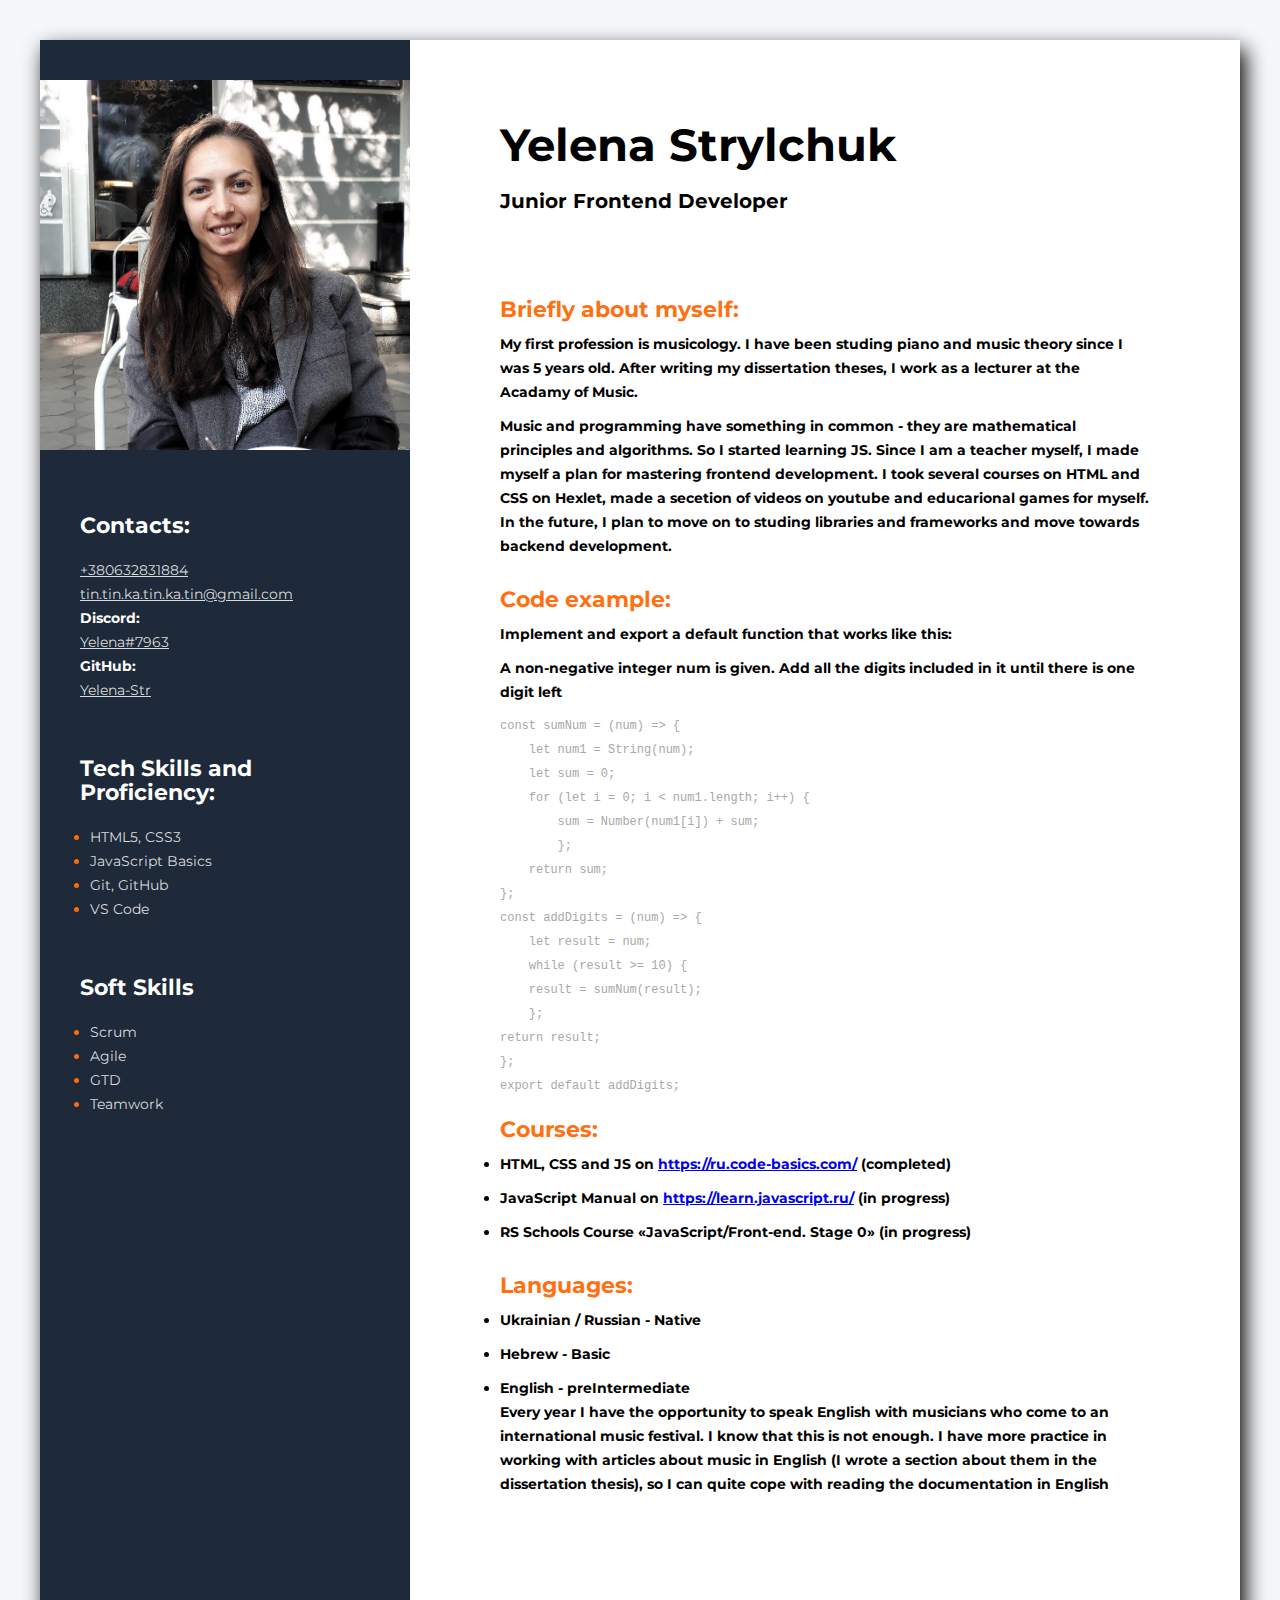
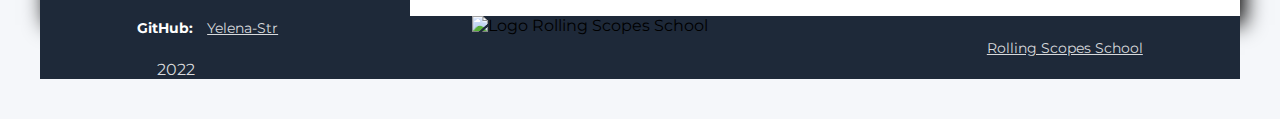
==== index.html @ a233281b "CV ready" ====
<!DOCTYPE html>
<html lang="en">
    <head>
        <meta charset="UTF-8">
        <meta name="viewport" content="width=device-width, initial-scale=1.0">
        <title>My CV</title>
            <link rel="stylesheet" href="./style.css">
            <link rel="icon" href="assets/favicon.ico">
            <link href="https://fonts.googleapis.com/css2?family=Montserrat:wght@400;700&display=swap" rel="stylesheet">
            <link rel="stylesheet" type="text/css" href="theme.css">
            <link rel="stylesheet" type="text/css" href="print.css" media="print">
    </head>
<main>
    
    <div class="wrapper">
       <aside class="sidebar">
           <img src="./greyPhoto.jpg" alt="My photo on Sadova street" class="my-photo">
           
            
            <nav class="contacts-container">
                <h3 class="contacts-title">Contacts:</h3>
                <div> 
                    <a class="contacts-link" href="tel:+380632831884">+380632831884</a>
                </div>
                <div>                 
                    <div><a class="contacts-link" href="mailto:tin.tin.ka.tin.ka.tin@gmail.com">tin.tin.ka.tin.ka.tin@gmail.com</a></div>
                </div>
                <div>
                    <span class="contacts-type">Discord:</span>                  
                    <div><a class="contacts-link" href="https://discord.com/channels/516715744646660106/917120666782801991">Yelena#7963</a></div>
                </div>
                <div>
                    <span class="contacts-type">GitHub:</span>                  
                    <div><a class="contacts-link" href="https://github.com/Yelena-Str">Yelena-Str</a></div>
                </div>
            </nav>

            <div class="tech-skills-container">
                <h3 class="tech-skills-title">Tech Skills and Proficiency:</h3>
                <ul>
                    <li class="tech-skills-item"><span class="tech-skills-text">HTML5, CSS3</span></li>
                    <li class="tech-skills-item"><span class="tech-skills-text">JavaScript Basics</span></li>
                    <li class="tech-skills-item"><span class="tech-skills-text">Git, GitHub</span></li>
                    <li class="tech-skills-item"><span class="tech-skills-text">VS Code</span></li>
                   
                </ul>
            </div>

            <div class="tech-skills-container">
                <h3 class="tech-skills-title">Soft Skills</h3>
                <ul>
                    <li class="tech-skills-item"><span class="tech-skills-text">Scrum</span></li>
                    <li class="tech-skills-item"><span class="tech-skills-text">Agile</span></li>
                    <li class="tech-skills-item"><span class="tech-skills-text">GTD</span></li>
                    <li class="tech-skills-item"><span class="tech-skills-text">Teamwork</span></li>
                </ul>
            </div>  
       </aside>
   
        <div class="about-me-container">
            
            <div class="info-container">
                <h1 class="name">Yelena Strylchuk</h1>
                <h2 class="profession">Junior Frontend Developer</h2>     
            </div>
            
            <div>
                <h3 class="projects-title">Briefly about myself:</h3>
                
                <p class="musicology">My first profession is musicology. I have been studing piano and music theory since I was 5 years old. After writing my dissertation theses, I work as a lecturer at the Acadamy of Music.</p>
                <p class="musicology">Music and programming have something in common - they are mathematical principles and algorithms. So I started learning JS. Since I am a teacher myself, I made myself a plan for mastering frontend development. I took several courses on HTML and CSS on Hexlet, made a secetion of videos on youtube and educarional games for myself. In the future, I plan to move on to studing libraries and frameworks and move towards backend development.</p>
                
            </div>

            <div>
                <h3 class="projects-title">Code example:</h3>
                <p class="musicology">Implement and export a default function that works like this:</p>
                <p class="musicology">A non-negative integer num is given. Add all the digits included in it until there is one digit left</p>
                <pre class="prof-time">
const sumNum = (num) => {
    let num1 = String(num);
    let sum = 0;
    for (let i = 0; i < num1.length; i++) {
        sum = Number(num1[i]) + sum;
        };
    return sum;
};
const addDigits = (num) => {
    let result = num;
    while (result >= 10) {
    result = sumNum(result);
    };
return result;
};
export default addDigits;</pre>
            </div>
  
                <div>
                    <h3 class="projects-title">Courses:</h3>
                    <ul>
                        <li class="musicology">HTML, CSS and JS on <a href="https://ru.code-basics.com">https://ru.code-basics.com/</a> (completed)</li>
                        <li class="musicology">JavaScript Manual on <a href="https://learn.javascript.ru/">https://learn.javascript.ru/</a> (in progress)</li>
                        <li class="musicology">RS Schools Course «JavaScript/Front-end. Stage 0» (in progress)</li>
                    </ul>
                                      
                </div>

                <div>
                    <h3 class="projects-title">Languages:</h3>
                    <ul>
                        <li class="musicology">Ukrainian / Russian - Native</li>
                        <li class="musicology">Hebrew - Basic</li>
                        <li class="musicology">English - preIntermediate<p>Every year I have the opportunity to speak English with musicians who come to an international music festival. I know that this is not enough. I have more practice in working with articles about music in English (I wrote a section about them in the dissertation thesis), so I can quite cope with reading the documentation in English </p></li>
                    </ul>
                                      
                </div>
        </div>
        
    </div>
    <footer class="footer-new">
        <nav>
            <span class="contacts-type">GitHub:</span>  
            <a class="contacts-link" href="https://github.com/Yelena-Str">Yelena-Str</a>
            <p class="twenty">2022</p>
        </nav>

        <img src="https://rs.school/images/rs_school_js.svg" alt="Logo Rolling Scopes School" class="Logo">
        
        <nav class="twenty">
            <a class="contacts-link" href="https://rs.school/js/">Rolling Scopes School</a>  
        </nav>
    
    </footer>
</main>

</html>
---- style.css ----
* {
    padding: 0;
    margin: 0;
    box-sizing: border-box;
}

body {
    background-color: #f5f7fa;
    padding: 40px;
    font-family: Montserrat;
}

.wrapper {
    background-color: #ffffff;
    display: flex;
    max-width: 1440px;
    margin: 0 auto;
    box-shadow: 5px 9px 20px rgba(0, 0, 0,15);
}

.sidebar {
    background-color: #1e2939;
    width: 370px;
    padding-top: 40px;
    padding-bottom: 40px; 
}

.my-photo {
    width: 370px;
}

.about-me-container {
    padding-left: 90px;
    padding-right: 90px;
    padding-top: 60px;
    padding-bottom: 110px;
}

.contacts-container {
    margin-top: 60px;
    margin-left: 40px;
    margin-right: 40px;
}

.contacts-title {
    font-size: 22px;
    font-weight: 700;
    line-height: 24px;
    color: #ffffff;
    margin-bottom: 20px;
}

.contacts-link {
    font-size: 14px;
    font-weight: 400;
    line-height: 24px;
    color: #d8dadd;;
}

.contacts-type {
    font-size: 14px;
    font-weight: 700;
    line-height: 24px;
    color: #ffffff;
    margin-right: 10px;
}

.tech-skills-title {
    font-size: 22px;
    font-weight: 700;
    line-height: 24px;
    color: #ffffff;
    margin-bottom: 20px;
}

.tech-skills-container {
    margin-left: 40px;
    margin-right: 40px;
    margin-bottom: 55px;
    margin-top: 55px;
}

.tech-skills-item {
    font-size: 14px;
    font-weight: 400;
    line-height: 24px;
    margin-left: 10px;
    color: #ff6b08;
}

.tech-skills-text {
    color: #d8dadd;
}

.profession {
    font-size: 20px;
    font-weight: 700;
    line-height: 24px;
    margin-bottom: 23px;
}

.name {
    font-size: 45px;
    font-weight: 700;
    line-height: 89px;
}

.description {
    font-size: 14px;
    font-weight: 400;
    line-height: 24px;
    margin-bottom: 24px;
}

.info-container {
    margin-bottom: 65px;
}

.projects-title {
    font-size: 22px;
    font-weight: 700;
    line-height: 24px;
    margin-bottom: 10px;
    padding-top: 20px;
    color: #ff7011;
}

.projets-link {
    font-size: 14px;
    font-weight: 400;
    line-height: 24px;
    color: #595959;
}

.projects-item {
    margin-left: 17px;
    list-style-position: inside;
}

.projects-container {
    margin-bottom: 55px;
}

.profession-title {
    font-size: 16px;
    font-weight: 700;
    line-height: 24px;
    margin-top: 10px;
    margin-bottom: 15px;
}

.prof-time {
    color: #a8a8a8;
    font-size: 12px;
    font-weight: 400;
    line-height: 24px;
}

.prof-devider {
    color: #000;
}

.prof-duties {
    margin-top: 15px;
    margin-bottom: 30px;
    margin-left: 17px;
    font-size: 14px;
    font-weight: 400;
    line-height: 24px;
    color: #595959;
}

.musicology {
    font-size: 14px;
    font-weight: 700;
    line-height: 24px;
    margin-bottom: 10px;
    margin-top: 10px;
}

.footer-new {
    max-width: 1440px;
    display: flex;
    justify-content: space-around;
    background-color: #1e2939;
}

.Logo {
   width: 300px;

}

.twenty {
    margin-top: 20px;
    margin-left: 20px;
    color: #d8dadd;

}
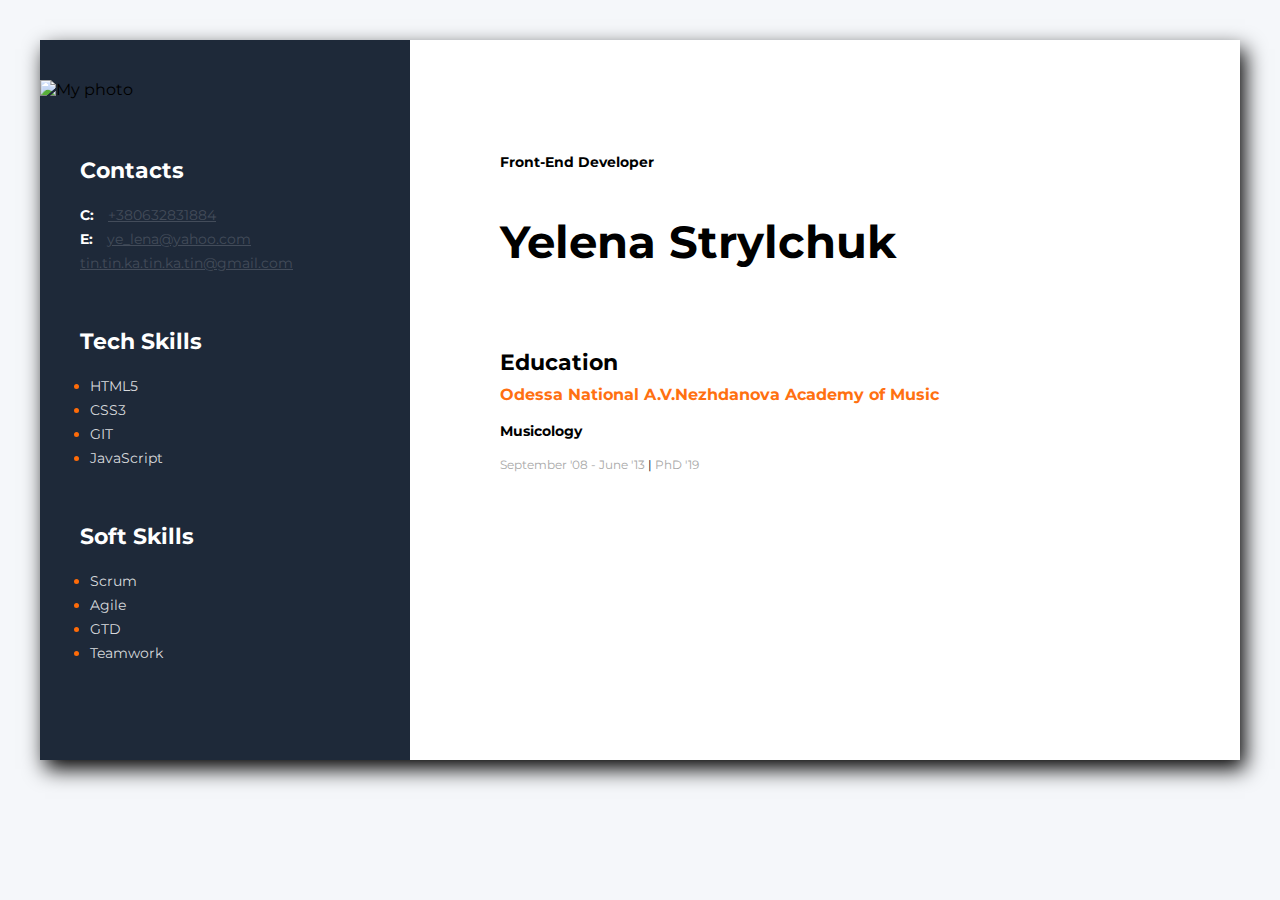
==== commit d5a3ef50: "Merge pull request #6 from Yelena-Str/rsschool-cv-html" ====
--- a/index.html
+++ b/index.html
@@ -1,51 +1,47 @@
 <!DOCTYPE html>
 <html lang="en">
-    <head>
-        <meta charset="UTF-8">
-        <meta name="viewport" content="width=device-width, initial-scale=1.0">
-        <title>My CV</title>
-            <link rel="stylesheet" href="./style.css">
-            <link rel="icon" href="assets/favicon.ico">
-            <link href="https://fonts.googleapis.com/css2?family=Montserrat:wght@400;700&display=swap" rel="stylesheet">
-            <link rel="stylesheet" type="text/css" href="theme.css">
-            <link rel="stylesheet" type="text/css" href="print.css" media="print">
-    </head>
-<main>
-    
+<head>
+    <meta charset="UTF-8">
+    <meta name="viewport" content="width=device-width, initial-scale=1.0">
+    <title>My resume</title>
+    <link rel="stylesheet" href="/style.css">
+    <link href="https://fonts.googleapis.com/css2?family=Montserrat:wght@400;700&display=swap" rel="stylesheet">
+    <link rel="stylesheet" type="text/css" href="theme.css">
+    <link rel="stylesheet" type="text/css" href="print.css" media="print">
+</head>
+<body>
+    <! --- main container --->
     <div class="wrapper">
        <aside class="sidebar">
-           <img src="./greyPhoto.jpg" alt="My photo on Sadova street" class="my-photo">
+           <img src="./img/photo.jpg" alt="My photo" class="my-photo">
            
-            
-            <nav class="contacts-container">
-                <h3 class="contacts-title">Contacts:</h3>
-                <div> 
+            <!---Contacts container-->
+            <div class="contacts-container">
+                <h3 class="contacts-title">Contacts</h3>
+                <div>
+                    <span class="contacts-type">C:</span> 
                     <a class="contacts-link" href="tel:+380632831884">+380632831884</a>
                 </div>
-                <div>                 
+                <div>
+                    <span class="contacts-type">E:</span>
+                    <a class="contacts-link" href="mailto:ye_lena@yahoo.com">ye_lena@yahoo.com</a>
                     <div><a class="contacts-link" href="mailto:tin.tin.ka.tin.ka.tin@gmail.com">tin.tin.ka.tin.ka.tin@gmail.com</a></div>
                 </div>
-                <div>
-                    <span class="contacts-type">Discord:</span>                  
-                    <div><a class="contacts-link" href="https://discord.com/channels/516715744646660106/917120666782801991">Yelena#7963</a></div>
-                </div>
-                <div>
-                    <span class="contacts-type">GitHub:</span>                  
-                    <div><a class="contacts-link" href="https://github.com/Yelena-Str">Yelena-Str</a></div>
-                </div>
-            </nav>
+            </div>
 
+            <!---Tech Skills container--->
             <div class="tech-skills-container">
-                <h3 class="tech-skills-title">Tech Skills and Proficiency:</h3>
+                <h3 class="tech-skills-title">Tech Skills</h3>
                 <ul>
-                    <li class="tech-skills-item"><span class="tech-skills-text">HTML5, CSS3</span></li>
-                    <li class="tech-skills-item"><span class="tech-skills-text">JavaScript Basics</span></li>
-                    <li class="tech-skills-item"><span class="tech-skills-text">Git, GitHub</span></li>
-                    <li class="tech-skills-item"><span class="tech-skills-text">VS Code</span></li>
+                    <li class="tech-skills-item"><span class="tech-skills-text">HTML5</span></li>
+                    <li class="tech-skills-item"><span class="tech-skills-text">CSS3</span></li>
+                    <li class="tech-skills-item"><span class="tech-skills-text">GIT</span></li>
+                    <li class="tech-skills-item"><span class="tech-skills-text">JavaScript</span></li>
                    
                 </ul>
             </div>
 
+            <!---Soft Skills container--->
             <div class="tech-skills-container">
                 <h3 class="tech-skills-title">Soft Skills</h3>
                 <ul>
@@ -56,81 +52,25 @@
                 </ul>
             </div>  
        </aside>
-   
+
+        <! --- about me container --- >
         <div class="about-me-container">
-            
+            <!---about me main info--->
             <div class="info-container">
+                <h2 class="profession">Front-End Developer</h2>
                 <h1 class="name">Yelena Strylchuk</h1>
-                <h2 class="profession">Junior Frontend Developer</h2>     
+        </div>  
+
+          
+                <!---Education-->
+                <div>
+                    <h3 class="projects-title">Education</h3>
+                    <h4 class="company">Odessa National A.V.Nezhdanova Academy of Music</h4>
+                    <p class="musicology">Musicology</p>
+                    <p class="prof-time">September '08 - June '13 <span class="prof-devider">|</span> PhD '19</p>
+                </div>
             </div>
-            
-            <div>
-                <h3 class="projects-title">Briefly about myself:</h3>
-                
-                <p class="musicology">My first profession is musicology. I have been studing piano and music theory since I was 5 years old. After writing my dissertation theses, I work as a lecturer at the Acadamy of Music.</p>
-                <p class="musicology">Music and programming have something in common - they are mathematical principles and algorithms. So I started learning JS. Since I am a teacher myself, I made myself a plan for mastering frontend development. I took several courses on HTML and CSS on Hexlet, made a secetion of videos on youtube and educarional games for myself. In the future, I plan to move on to studing libraries and frameworks and move towards backend development.</p>
-                
-            </div>
-
-            <div>
-                <h3 class="projects-title">Code example:</h3>
-                <p class="musicology">Implement and export a default function that works like this:</p>
-                <p class="musicology">A non-negative integer num is given. Add all the digits included in it until there is one digit left</p>
-                <pre class="prof-time">
-const sumNum = (num) => {
-    let num1 = String(num);
-    let sum = 0;
-    for (let i = 0; i < num1.length; i++) {
-        sum = Number(num1[i]) + sum;
-        };
-    return sum;
-};
-const addDigits = (num) => {
-    let result = num;
-    while (result >= 10) {
-    result = sumNum(result);
-    };
-return result;
-};
-export default addDigits;</pre>
-            </div>
-  
-                <div>
-                    <h3 class="projects-title">Courses:</h3>
-                    <ul>
-                        <li class="musicology">HTML, CSS and JS on <a href="https://ru.code-basics.com">https://ru.code-basics.com/</a> (completed)</li>
-                        <li class="musicology">JavaScript Manual on <a href="https://learn.javascript.ru/">https://learn.javascript.ru/</a> (in progress)</li>
-                        <li class="musicology">RS Schools Course «JavaScript/Front-end. Stage 0» (in progress)</li>
-                    </ul>
-                                      
-                </div>
-
-                <div>
-                    <h3 class="projects-title">Languages:</h3>
-                    <ul>
-                        <li class="musicology">Ukrainian / Russian - Native</li>
-                        <li class="musicology">Hebrew - Basic</li>
-                        <li class="musicology">English - preIntermediate<p>Every year I have the opportunity to speak English with musicians who come to an international music festival. I know that this is not enough. I have more practice in working with articles about music in English (I wrote a section about them in the dissertation thesis), so I can quite cope with reading the documentation in English </p></li>
-                    </ul>
-                                      
-                </div>
         </div>
-        
     </div>
-    <footer class="footer-new">
-        <nav>
-            <span class="contacts-type">GitHub:</span>  
-            <a class="contacts-link" href="https://github.com/Yelena-Str">Yelena-Str</a>
-            <p class="twenty">2022</p>
-        </nav>
-
-        <img src="https://rs.school/images/rs_school_js.svg" alt="Logo Rolling Scopes School" class="Logo">
-        
-        <nav class="twenty">
-            <a class="contacts-link" href="https://rs.school/js/">Rolling Scopes School</a>  
-        </nav>
-    
-    </footer>
-</main>
-
+</body>
 </html>--- a/style.css
+++ b/style.css
@@ -13,7 +13,7 @@
 .wrapper {
     background-color: #ffffff;
     display: flex;
-    max-width: 1440px;
+    max-width: 1200px;
     margin: 0 auto;
     box-shadow: 5px 9px 20px rgba(0, 0, 0,15);
 }
@@ -32,7 +32,7 @@
 .about-me-container {
     padding-left: 90px;
     padding-right: 90px;
-    padding-top: 60px;
+    padding-top: 110px;
     padding-bottom: 110px;
 }
 
@@ -54,7 +54,7 @@
     font-size: 14px;
     font-weight: 400;
     line-height: 24px;
-    color: #d8dadd;;
+    color: #434c5a;
 }
 
 .contacts-type {
@@ -93,7 +93,7 @@
 }
 
 .profession {
-    font-size: 20px;
+    font-size: 14px;
     font-weight: 700;
     line-height: 24px;
     margin-bottom: 23px;
@@ -121,8 +121,6 @@
     font-weight: 700;
     line-height: 24px;
     margin-bottom: 10px;
-    padding-top: 20px;
-    color: #ff7011;
 }
 
 .projets-link {
@@ -147,6 +145,10 @@
     line-height: 24px;
     margin-top: 10px;
     margin-bottom: 15px;
+}
+
+.company {
+    color: #ff7011;
 }
 
 .prof-time {
@@ -175,24 +177,5 @@
     font-weight: 700;
     line-height: 24px;
     margin-bottom: 10px;
-    margin-top: 10px;
-}
-
-.footer-new {
-    max-width: 1440px;
-    display: flex;
-    justify-content: space-around;
-    background-color: #1e2939;
-}
-
-.Logo {
-   width: 300px;
-
-}
-
-.twenty {
-    margin-top: 20px;
-    margin-left: 20px;
-    color: #d8dadd;
-
+    margin-top: 15px;
 }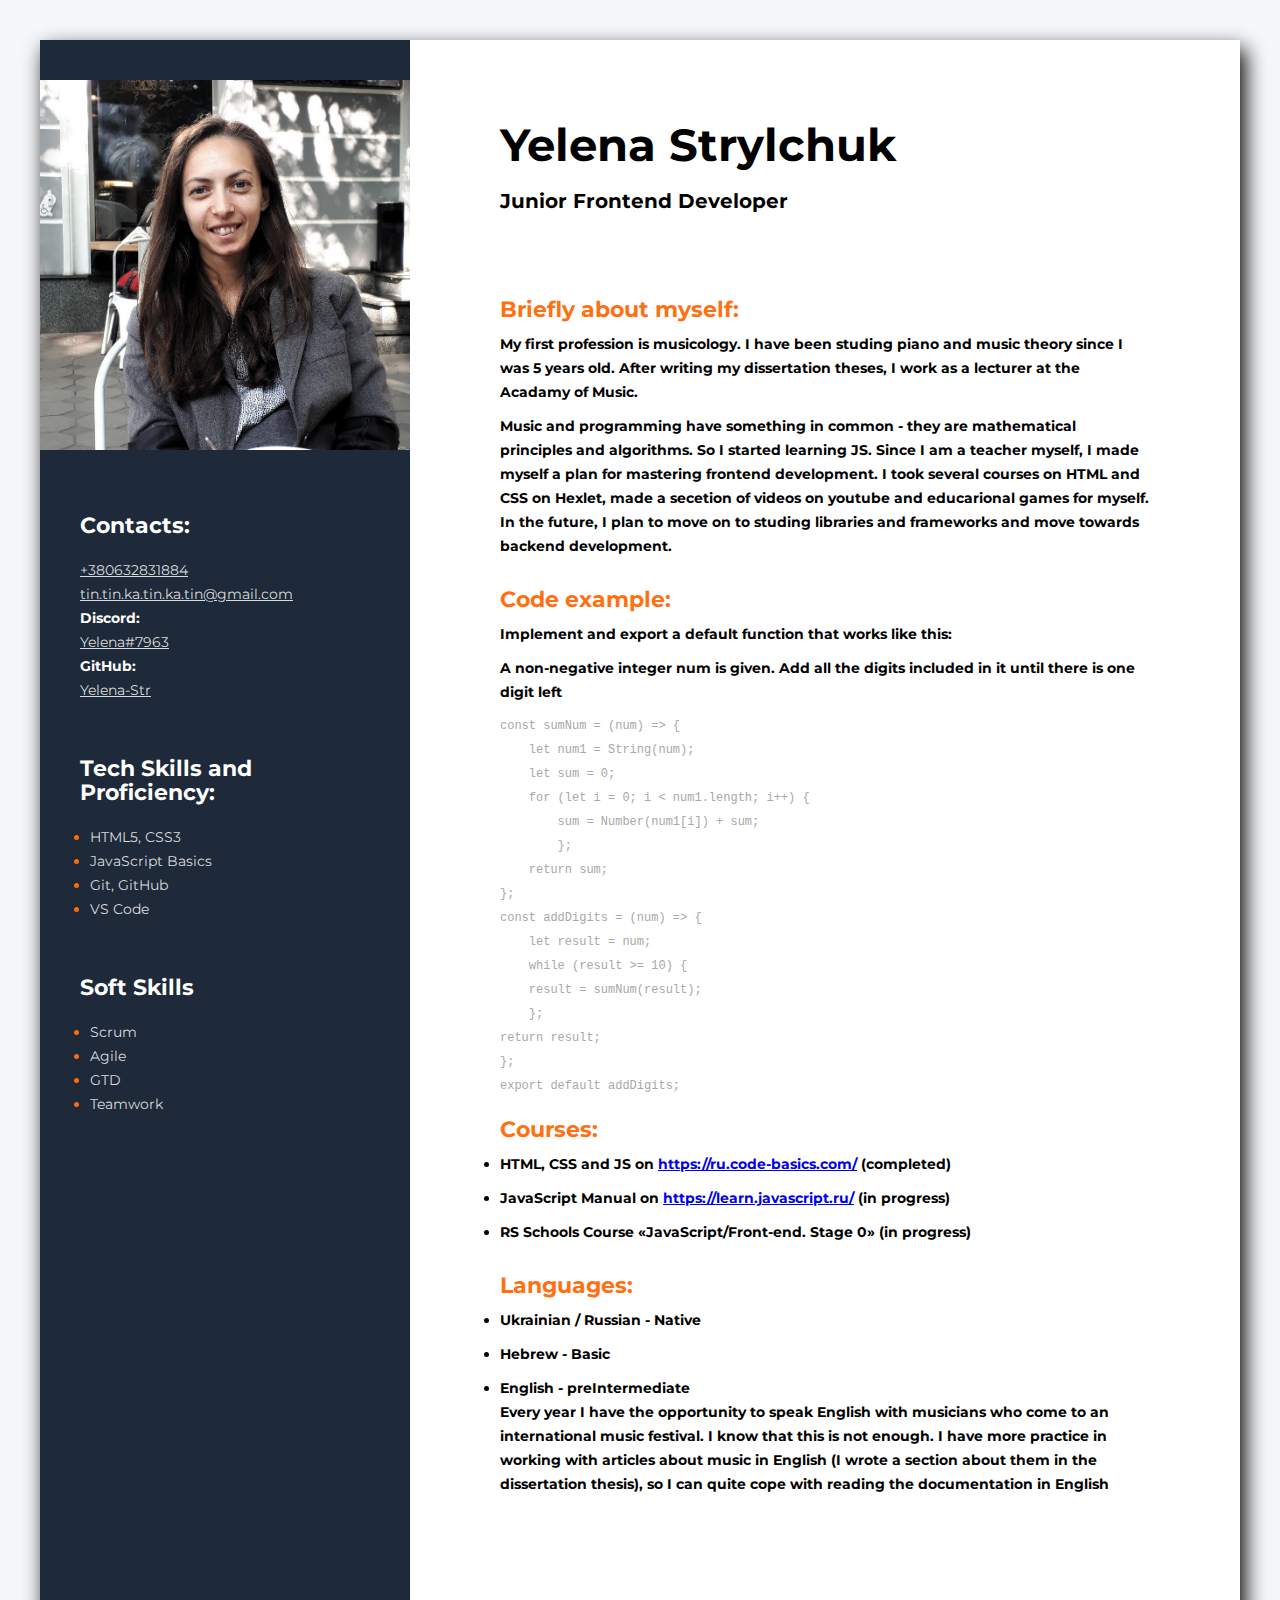
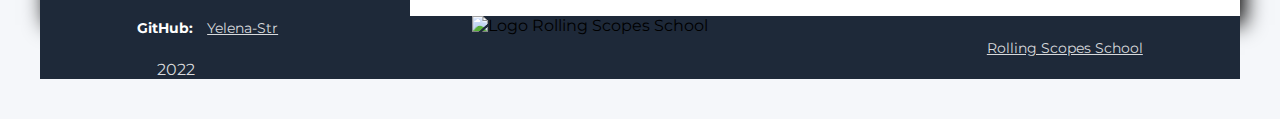
==== commit dec778ef: "Merge pull request #7 from Yelena-Str:rsschool-cv-html" ====
--- a/index.html
+++ b/index.html
@@ -1,47 +1,51 @@
 <!DOCTYPE html>
 <html lang="en">
-<head>
-    <meta charset="UTF-8">
-    <meta name="viewport" content="width=device-width, initial-scale=1.0">
-    <title>My resume</title>
-    <link rel="stylesheet" href="/style.css">
-    <link href="https://fonts.googleapis.com/css2?family=Montserrat:wght@400;700&display=swap" rel="stylesheet">
-    <link rel="stylesheet" type="text/css" href="theme.css">
-    <link rel="stylesheet" type="text/css" href="print.css" media="print">
-</head>
-<body>
-    <! --- main container --->
+    <head>
+        <meta charset="UTF-8">
+        <meta name="viewport" content="width=device-width, initial-scale=1.0">
+        <title>My CV</title>
+            <link rel="stylesheet" href="./style.css">
+            <link rel="icon" href="assets/favicon.ico">
+            <link href="https://fonts.googleapis.com/css2?family=Montserrat:wght@400;700&display=swap" rel="stylesheet">
+            <link rel="stylesheet" type="text/css" href="theme.css">
+            <link rel="stylesheet" type="text/css" href="print.css" media="print">
+    </head>
+<main>
+    
     <div class="wrapper">
        <aside class="sidebar">
-           <img src="./img/photo.jpg" alt="My photo" class="my-photo">
+           <img src="./greyPhoto.jpg" alt="My photo on Sadova street" class="my-photo">
            
-            <!---Contacts container-->
-            <div class="contacts-container">
-                <h3 class="contacts-title">Contacts</h3>
-                <div>
-                    <span class="contacts-type">C:</span> 
+            
+            <nav class="contacts-container">
+                <h3 class="contacts-title">Contacts:</h3>
+                <div> 
                     <a class="contacts-link" href="tel:+380632831884">+380632831884</a>
                 </div>
-                <div>
-                    <span class="contacts-type">E:</span>
-                    <a class="contacts-link" href="mailto:ye_lena@yahoo.com">ye_lena@yahoo.com</a>
+                <div>                 
                     <div><a class="contacts-link" href="mailto:tin.tin.ka.tin.ka.tin@gmail.com">tin.tin.ka.tin.ka.tin@gmail.com</a></div>
                 </div>
-            </div>
+                <div>
+                    <span class="contacts-type">Discord:</span>                  
+                    <div><a class="contacts-link" href="https://discord.com/channels/516715744646660106/917120666782801991">Yelena#7963</a></div>
+                </div>
+                <div>
+                    <span class="contacts-type">GitHub:</span>                  
+                    <div><a class="contacts-link" href="https://github.com/Yelena-Str">Yelena-Str</a></div>
+                </div>
+            </nav>
 
-            <!---Tech Skills container--->
             <div class="tech-skills-container">
-                <h3 class="tech-skills-title">Tech Skills</h3>
+                <h3 class="tech-skills-title">Tech Skills and Proficiency:</h3>
                 <ul>
-                    <li class="tech-skills-item"><span class="tech-skills-text">HTML5</span></li>
-                    <li class="tech-skills-item"><span class="tech-skills-text">CSS3</span></li>
-                    <li class="tech-skills-item"><span class="tech-skills-text">GIT</span></li>
-                    <li class="tech-skills-item"><span class="tech-skills-text">JavaScript</span></li>
+                    <li class="tech-skills-item"><span class="tech-skills-text">HTML5, CSS3</span></li>
+                    <li class="tech-skills-item"><span class="tech-skills-text">JavaScript Basics</span></li>
+                    <li class="tech-skills-item"><span class="tech-skills-text">Git, GitHub</span></li>
+                    <li class="tech-skills-item"><span class="tech-skills-text">VS Code</span></li>
                    
                 </ul>
             </div>
 
-            <!---Soft Skills container--->
             <div class="tech-skills-container">
                 <h3 class="tech-skills-title">Soft Skills</h3>
                 <ul>
@@ -52,25 +56,81 @@
                 </ul>
             </div>  
        </aside>
+   
+        <div class="about-me-container">
+            
+            <div class="info-container">
+                <h1 class="name">Yelena Strylchuk</h1>
+                <h2 class="profession">Junior Frontend Developer</h2>     
+            </div>
+            
+            <div>
+                <h3 class="projects-title">Briefly about myself:</h3>
+                
+                <p class="musicology">My first profession is musicology. I have been studing piano and music theory since I was 5 years old. After writing my dissertation theses, I work as a lecturer at the Acadamy of Music.</p>
+                <p class="musicology">Music and programming have something in common - they are mathematical principles and algorithms. So I started learning JS. Since I am a teacher myself, I made myself a plan for mastering frontend development. I took several courses on HTML and CSS on Hexlet, made a secetion of videos on youtube and educarional games for myself. In the future, I plan to move on to studing libraries and frameworks and move towards backend development.</p>
+                
+            </div>
 
-        <! --- about me container --- >
-        <div class="about-me-container">
-            <!---about me main info--->
-            <div class="info-container">
-                <h2 class="profession">Front-End Developer</h2>
-                <h1 class="name">Yelena Strylchuk</h1>
-        </div>  
+            <div>
+                <h3 class="projects-title">Code example:</h3>
+                <p class="musicology">Implement and export a default function that works like this:</p>
+                <p class="musicology">A non-negative integer num is given. Add all the digits included in it until there is one digit left</p>
+                <pre class="prof-time">
+const sumNum = (num) => {
+    let num1 = String(num);
+    let sum = 0;
+    for (let i = 0; i < num1.length; i++) {
+        sum = Number(num1[i]) + sum;
+        };
+    return sum;
+};
+const addDigits = (num) => {
+    let result = num;
+    while (result >= 10) {
+    result = sumNum(result);
+    };
+return result;
+};
+export default addDigits;</pre>
+            </div>
+  
+                <div>
+                    <h3 class="projects-title">Courses:</h3>
+                    <ul>
+                        <li class="musicology">HTML, CSS and JS on <a href="https://ru.code-basics.com">https://ru.code-basics.com/</a> (completed)</li>
+                        <li class="musicology">JavaScript Manual on <a href="https://learn.javascript.ru/">https://learn.javascript.ru/</a> (in progress)</li>
+                        <li class="musicology">RS Schools Course «JavaScript/Front-end. Stage 0» (in progress)</li>
+                    </ul>
+                                      
+                </div>
 
-          
-                <!---Education-->
                 <div>
-                    <h3 class="projects-title">Education</h3>
-                    <h4 class="company">Odessa National A.V.Nezhdanova Academy of Music</h4>
-                    <p class="musicology">Musicology</p>
-                    <p class="prof-time">September '08 - June '13 <span class="prof-devider">|</span> PhD '19</p>
+                    <h3 class="projects-title">Languages:</h3>
+                    <ul>
+                        <li class="musicology">Ukrainian / Russian - Native</li>
+                        <li class="musicology">Hebrew - Basic</li>
+                        <li class="musicology">English - preIntermediate<p>Every year I have the opportunity to speak English with musicians who come to an international music festival. I know that this is not enough. I have more practice in working with articles about music in English (I wrote a section about them in the dissertation thesis), so I can quite cope with reading the documentation in English </p></li>
+                    </ul>
+                                      
                 </div>
-            </div>
         </div>
+        
     </div>
-</body>
+    <footer class="footer-new">
+        <nav>
+            <span class="contacts-type">GitHub:</span>  
+            <a class="contacts-link" href="https://github.com/Yelena-Str">Yelena-Str</a>
+            <p class="twenty">2022</p>
+        </nav>
+
+        <img src="https://rs.school/images/rs_school_js.svg" alt="Logo Rolling Scopes School" class="Logo">
+        
+        <nav class="twenty">
+            <a class="contacts-link" href="https://rs.school/js/">Rolling Scopes School</a>  
+        </nav>
+    
+    </footer>
+</main>
+
 </html>--- a/style.css
+++ b/style.css
@@ -13,7 +13,7 @@
 .wrapper {
     background-color: #ffffff;
     display: flex;
-    max-width: 1200px;
+    max-width: 1440px;
     margin: 0 auto;
     box-shadow: 5px 9px 20px rgba(0, 0, 0,15);
 }
@@ -32,7 +32,7 @@
 .about-me-container {
     padding-left: 90px;
     padding-right: 90px;
-    padding-top: 110px;
+    padding-top: 60px;
     padding-bottom: 110px;
 }
 
@@ -54,7 +54,7 @@
     font-size: 14px;
     font-weight: 400;
     line-height: 24px;
-    color: #434c5a;
+    color: #d8dadd;;
 }
 
 .contacts-type {
@@ -93,7 +93,7 @@
 }
 
 .profession {
-    font-size: 14px;
+    font-size: 20px;
     font-weight: 700;
     line-height: 24px;
     margin-bottom: 23px;
@@ -121,6 +121,8 @@
     font-weight: 700;
     line-height: 24px;
     margin-bottom: 10px;
+    padding-top: 20px;
+    color: #ff7011;
 }
 
 .projets-link {
@@ -145,10 +147,6 @@
     line-height: 24px;
     margin-top: 10px;
     margin-bottom: 15px;
-}
-
-.company {
-    color: #ff7011;
 }
 
 .prof-time {
@@ -177,5 +175,24 @@
     font-weight: 700;
     line-height: 24px;
     margin-bottom: 10px;
-    margin-top: 15px;
+    margin-top: 10px;
+}
+
+.footer-new {
+    max-width: 1440px;
+    display: flex;
+    justify-content: space-around;
+    background-color: #1e2939;
+}
+
+.Logo {
+   width: 300px;
+
+}
+
+.twenty {
+    margin-top: 20px;
+    margin-left: 20px;
+    color: #d8dadd;
+
 }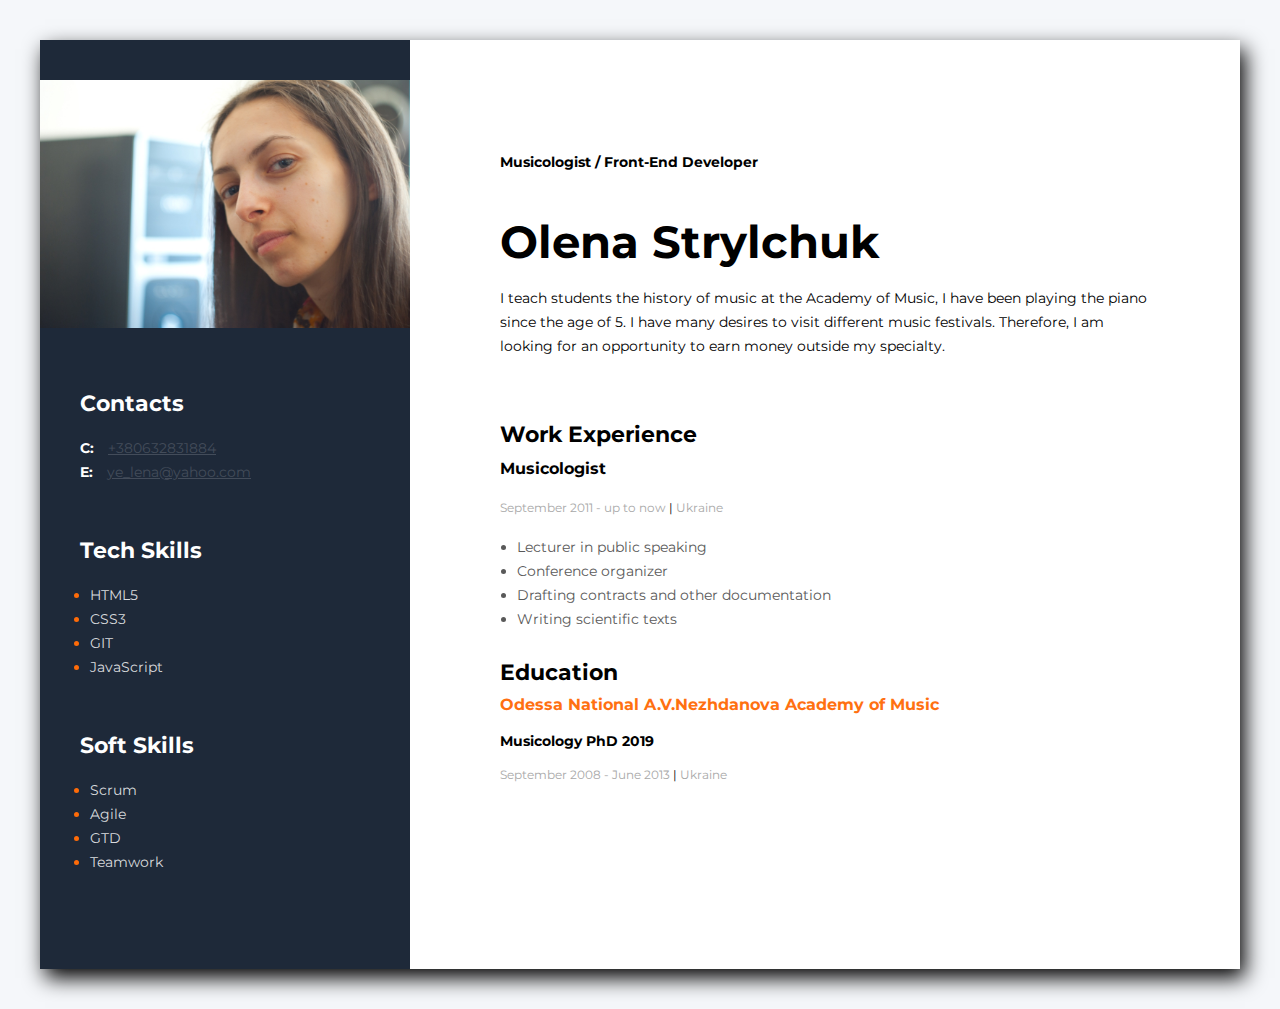
==== commit 6c8978f0: "new-ol-cv" ====
--- a/index.html
+++ b/index.html
@@ -1,51 +1,45 @@
 <!DOCTYPE html>
 <html lang="en">
-    <head>
-        <meta charset="UTF-8">
-        <meta name="viewport" content="width=device-width, initial-scale=1.0">
-        <title>My CV</title>
-            <link rel="stylesheet" href="./style.css">
-            <link rel="icon" href="assets/favicon.ico">
-            <link href="https://fonts.googleapis.com/css2?family=Montserrat:wght@400;700&display=swap" rel="stylesheet">
-            <link rel="stylesheet" type="text/css" href="theme.css">
-            <link rel="stylesheet" type="text/css" href="print.css" media="print">
-    </head>
-<main>
+<head>
+    <meta charset="UTF-8">
+    <meta name="viewport" content="width=device-width, initial-scale=1.0">
+    <title>My resume</title>
+    <link rel="stylesheet" href="style.css">
+    <link href="https://fonts.googleapis.com/css2?family=Montserrat:wght@400;700&display=swap" rel="stylesheet">
+</head>
+<body>
     
     <div class="wrapper">
        <aside class="sidebar">
-           <img src="./greyPhoto.jpg" alt="My photo on Sadova street" class="my-photo">
+           <img src="DSC_0777.jpg" alt="My photo" class="my-photo">
            
-            
-            <nav class="contacts-container">
-                <h3 class="contacts-title">Contacts:</h3>
-                <div> 
+            <!---Contacts container-->
+            <div class="contacts-container">
+                <h3 class="contacts-title">Contacts</h3>
+                <div>
+                    <span class="contacts-type">C:</span> 
                     <a class="contacts-link" href="tel:+380632831884">+380632831884</a>
                 </div>
-                <div>                 
-                    <div><a class="contacts-link" href="mailto:tin.tin.ka.tin.ka.tin@gmail.com">tin.tin.ka.tin.ka.tin@gmail.com</a></div>
+                <div>
+                    <span class="contacts-type">E:</span>
+                    <a class="contacts-link" href="mailto:ye_lena@yahoo.com">ye_lena@yahoo.com</a>
                 </div>
-                <div>
-                    <span class="contacts-type">Discord:</span>                  
-                    <div><a class="contacts-link" href="https://discord.com/channels/516715744646660106/917120666782801991">Yelena#7963</a></div>
-                </div>
-                <div>
-                    <span class="contacts-type">GitHub:</span>                  
-                    <div><a class="contacts-link" href="https://github.com/Yelena-Str">Yelena-Str</a></div>
-                </div>
-            </nav>
+            </div>
 
+            <!---Tech Skills container--->
             <div class="tech-skills-container">
-                <h3 class="tech-skills-title">Tech Skills and Proficiency:</h3>
+                <h3 class="tech-skills-title">Tech Skills</h3>
                 <ul>
-                    <li class="tech-skills-item"><span class="tech-skills-text">HTML5, CSS3</span></li>
-                    <li class="tech-skills-item"><span class="tech-skills-text">JavaScript Basics</span></li>
-                    <li class="tech-skills-item"><span class="tech-skills-text">Git, GitHub</span></li>
-                    <li class="tech-skills-item"><span class="tech-skills-text">VS Code</span></li>
-                   
+                    <li class="tech-skills-item"><span class="tech-skills-text">HTML5</span></li>
+                    <li class="tech-skills-item"><span class="tech-skills-text">CSS3</span></li>
+                    <li class="tech-skills-item"><span class="tech-skills-text">GIT</span></li>
+                  
+                    <li class="tech-skills-item"><span class="tech-skills-text">JavaScript</span></li>
+                  
                 </ul>
             </div>
 
+            <!---Soft Skills container--->
             <div class="tech-skills-container">
                 <h3 class="tech-skills-title">Soft Skills</h3>
                 <ul>
@@ -56,81 +50,90 @@
                 </ul>
             </div>  
        </aside>
-   
+
+        
         <div class="about-me-container">
+            <!---about me main info--->
+            <div class="info-container">
+                <h2 class="profession">Musicologist  / Front-End Developer</h2>
+                <h1 class="name">Olena Strylchuk</h1>
+                <p class="description">I teach students the history of music at the Academy of Music, I have been playing the piano since the age of 5. I have many desires to visit different music festivals. Therefore, I am looking for an opportunity to earn money outside my specialty.</p>
+            </div>  
+
             
-            <div class="info-container">
-                <h1 class="name">Yelena Strylchuk</h1>
-                <h2 class="profession">Junior Frontend Developer</h2>     
-            </div>
-            
+           <!-- <div class="projects-container">
+                <h3 class="projects-title">Projects</h3>
+                <b>
+                <ol class="projects-item">
+                    <li>
+                        <a class="projets-link" href="https://lovecamp.allinsol.com">https://lovecamp.allinsol.com/</a>
+                        <span class="projets-link">.........................</span>
+                        <span>[ <span class="projets-link">HTML5, CSS3</span> ]</span>
+                    </li>
+                    <li>
+                        <a class="projets-link" href="https://cryptohub.goit.ua">https://cryptohub.goit.ua/</a>
+                        <span class="projets-link">...................................</span>
+                        <span>[ <span class="projets-link">JavaScript</span> ]</span>
+                        </li>
+                    <li>
+                        <a class="projets-link" href="https://kidslike.goit.co.ua">https://kidslike.goit.co.ua/</a>
+                        <span class="projets-link">...................................</span>
+                        <span>[ <span class="projets-link">Reeact.js, Node.js</span> ]</span>
+                    </li>
+                </ol>
+                </b>
+            </div> -->
+
+            <!---work experience--->
             <div>
-                <h3 class="projects-title">Briefly about myself:</h3>
-                
-                <p class="musicology">My first profession is musicology. I have been studing piano and music theory since I was 5 years old. After writing my dissertation theses, I work as a lecturer at the Acadamy of Music.</p>
-                <p class="musicology">Music and programming have something in common - they are mathematical principles and algorithms. So I started learning JS. Since I am a teacher myself, I made myself a plan for mastering frontend development. I took several courses on HTML and CSS on Hexlet, made a secetion of videos on youtube and educarional games for myself. In the future, I plan to move on to studing libraries and frameworks and move towards backend development.</p>
-                
-            </div>
+                <h3 class="projects-title">Work Experience</h3>
 
-            <div>
-                <h3 class="projects-title">Code example:</h3>
-                <p class="musicology">Implement and export a default function that works like this:</p>
-                <p class="musicology">A non-negative integer num is given. Add all the digits included in it until there is one digit left</p>
-                <pre class="prof-time">
-const sumNum = (num) => {
-    let num1 = String(num);
-    let sum = 0;
-    for (let i = 0; i < num1.length; i++) {
-        sum = Number(num1[i]) + sum;
-        };
-    return sum;
-};
-const addDigits = (num) => {
-    let result = num;
-    while (result >= 10) {
-    result = sumNum(result);
-    };
-return result;
-};
-export default addDigits;</pre>
-            </div>
-  
+                <!---company 1--->
                 <div>
-                    <h3 class="projects-title">Courses:</h3>
-                    <ul>
-                        <li class="musicology">HTML, CSS and JS on <a href="https://ru.code-basics.com">https://ru.code-basics.com/</a> (completed)</li>
-                        <li class="musicology">JavaScript Manual on <a href="https://learn.javascript.ru/">https://learn.javascript.ru/</a> (in progress)</li>
-                        <li class="musicology">RS Schools Course «JavaScript/Front-end. Stage 0» (in progress)</li>
+                    <h4 class="profession-title">Musicologist<span class="company"></span></h4>
+                    <span class="prof-time">September 2011 - up to now <span class="prof-devider">|</span> Ukraine</span>
+
+                    <ul class="prof-duties">
+                        <li>Lecturer in public speaking</li>
+                        <li>Conference organizer</li>
+                        <li>Drafting contracts and other documentation</li>
+                        <li>Writing scientific texts</li>       
                     </ul>
-                                      
                 </div>
 
+                <!---company 2--->
+               <!-- <div>
+                    <h4 class="profession-title">Manager <span class="company">Roga & Kopyta New</span></h4>
+                    <span class="prof-time">March 2015 - October 2019 <span class="prof-devider">|</span> Ukraine</span>
+
+                    <ul class="prof-duties">
+                        <li>Lorem ipsum dolor sit amet, consectetur adipiscing elit, sed do eiusmod labore et dolore magna aliqua.</li>
+                        <li>Quis ipsum suspendisse ulrtices gravida.</li>
+                        <li>Risus commodo viverra maecenas.</li>    
+                    </ul>
+                </div> -->
+
+                <!---company 3--->
+                <!-- <div>
+                    <h4 class="profession-title">Manager <span class="company"></span></h4>
+                    <span class="prof-time">June 2014 - February 2015 <span class="prof-devider">|</span> Ukraine</span>
+
+                    <ul class="prof-duties">
+                        <li>Lorem ipsum dolor sit amet, consectetur adipiscing elit.</li>
+                        <li>Quis ipsum suspendisse ulrtices gravida.</li>
+                        <li>Risus commodo viverra maecenas.</li>    
+                    </ul>
+                </div> -->
+
+                <!---Education-->
                 <div>
-                    <h3 class="projects-title">Languages:</h3>
-                    <ul>
-                        <li class="musicology">Ukrainian / Russian - Native</li>
-                        <li class="musicology">Hebrew - Basic</li>
-                        <li class="musicology">English - preIntermediate<p>Every year I have the opportunity to speak English with musicians who come to an international music festival. I know that this is not enough. I have more practice in working with articles about music in English (I wrote a section about them in the dissertation thesis), so I can quite cope with reading the documentation in English </p></li>
-                    </ul>
-                                      
+                    <h3 class="projects-title">Education</h3>
+                    <h4 class="company">Odessa National A.V.Nezhdanova Academy of Music</h4>
+                    <p class="musicology">Musicology PhD 2019</p>
+                    <p class="prof-time">September 2008 - June 2013 <span class="prof-devider">|</span> Ukraine</p>
                 </div>
+            </div>
         </div>
-        
     </div>
-    <footer class="footer-new">
-        <nav>
-            <span class="contacts-type">GitHub:</span>  
-            <a class="contacts-link" href="https://github.com/Yelena-Str">Yelena-Str</a>
-            <p class="twenty">2022</p>
-        </nav>
-
-        <img src="https://rs.school/images/rs_school_js.svg" alt="Logo Rolling Scopes School" class="Logo">
-        
-        <nav class="twenty">
-            <a class="contacts-link" href="https://rs.school/js/">Rolling Scopes School</a>  
-        </nav>
-    
-    </footer>
-</main>
-
+</body>
 </html>--- a/style.css
+++ b/style.css
@@ -13,7 +13,7 @@
 .wrapper {
     background-color: #ffffff;
     display: flex;
-    max-width: 1440px;
+    max-width: 1200px;
     margin: 0 auto;
     box-shadow: 5px 9px 20px rgba(0, 0, 0,15);
 }
@@ -32,7 +32,7 @@
 .about-me-container {
     padding-left: 90px;
     padding-right: 90px;
-    padding-top: 60px;
+    padding-top: 110px;
     padding-bottom: 110px;
 }
 
@@ -54,7 +54,7 @@
     font-size: 14px;
     font-weight: 400;
     line-height: 24px;
-    color: #d8dadd;;
+    color: #434c5a;
 }
 
 .contacts-type {
@@ -93,7 +93,7 @@
 }
 
 .profession {
-    font-size: 20px;
+    font-size: 14px;
     font-weight: 700;
     line-height: 24px;
     margin-bottom: 23px;
@@ -121,8 +121,6 @@
     font-weight: 700;
     line-height: 24px;
     margin-bottom: 10px;
-    padding-top: 20px;
-    color: #ff7011;
 }
 
 .projets-link {
@@ -134,7 +132,6 @@
 
 .projects-item {
     margin-left: 17px;
-    list-style-position: inside;
 }
 
 .projects-container {
@@ -147,6 +144,10 @@
     line-height: 24px;
     margin-top: 10px;
     margin-bottom: 15px;
+}
+
+.company {
+    color: #ff7011;
 }
 
 .prof-time {
@@ -175,24 +176,5 @@
     font-weight: 700;
     line-height: 24px;
     margin-bottom: 10px;
-    margin-top: 10px;
-}
-
-.footer-new {
-    max-width: 1440px;
-    display: flex;
-    justify-content: space-around;
-    background-color: #1e2939;
-}
-
-.Logo {
-   width: 300px;
-
-}
-
-.twenty {
-    margin-top: 20px;
-    margin-left: 20px;
-    color: #d8dadd;
-
+    margin-top: 15px;
 }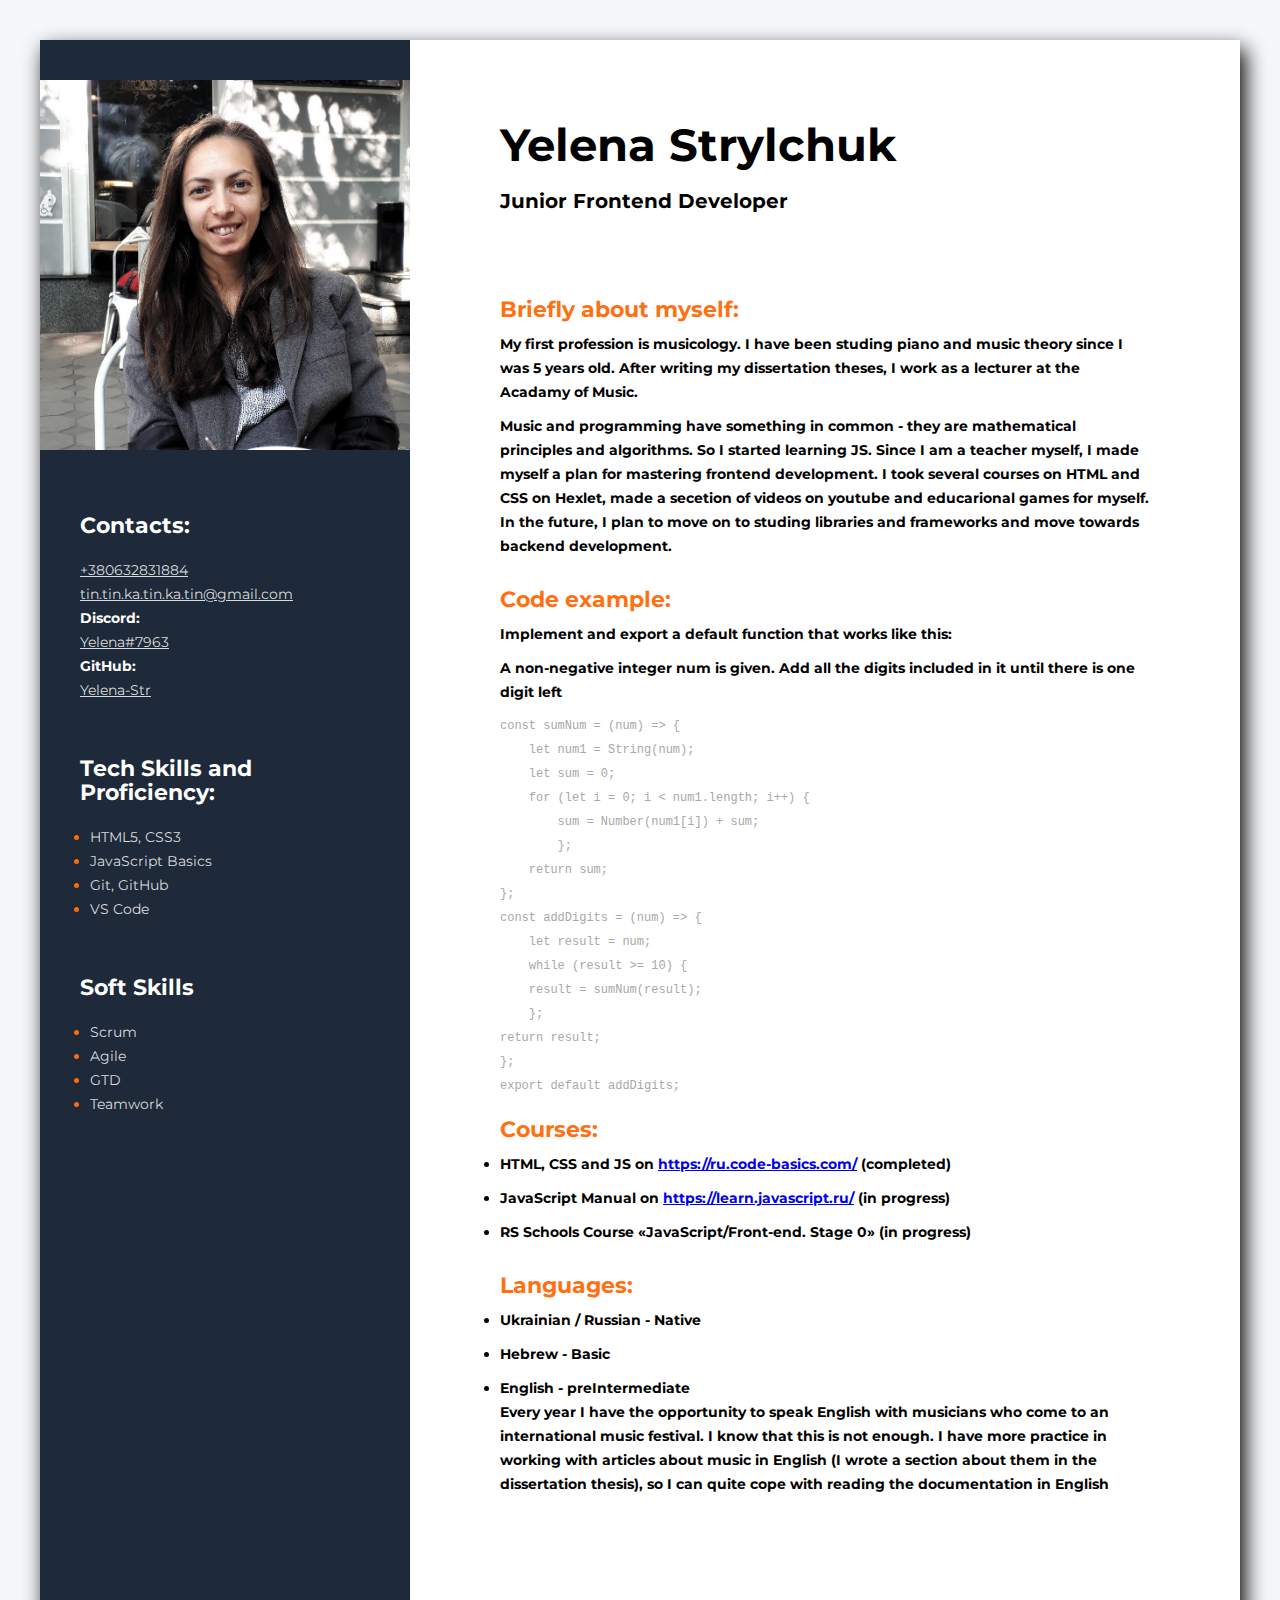
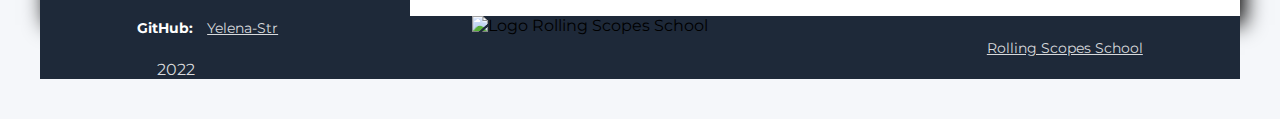
==== commit b3499262: "Merge pull request #9 from Yelena-Str/new-old-cv" ====
--- a/index.html
+++ b/index.html
@@ -1,45 +1,51 @@
 <!DOCTYPE html>
 <html lang="en">
-<head>
-    <meta charset="UTF-8">
-    <meta name="viewport" content="width=device-width, initial-scale=1.0">
-    <title>My resume</title>
-    <link rel="stylesheet" href="style.css">
-    <link href="https://fonts.googleapis.com/css2?family=Montserrat:wght@400;700&display=swap" rel="stylesheet">
-</head>
-<body>
+    <head>
+        <meta charset="UTF-8">
+        <meta name="viewport" content="width=device-width, initial-scale=1.0">
+        <title>My CV</title>
+            <link rel="stylesheet" href="./style.css">
+            <link rel="icon" href="assets/favicon.ico">
+            <link href="https://fonts.googleapis.com/css2?family=Montserrat:wght@400;700&display=swap" rel="stylesheet">
+            <link rel="stylesheet" type="text/css" href="theme.css">
+            <link rel="stylesheet" type="text/css" href="print.css" media="print">
+    </head>
+<main>
     
     <div class="wrapper">
        <aside class="sidebar">
-           <img src="DSC_0777.jpg" alt="My photo" class="my-photo">
+           <img src="./greyPhoto.jpg" alt="My photo on Sadova street" class="my-photo">
            
-            <!---Contacts container-->
-            <div class="contacts-container">
-                <h3 class="contacts-title">Contacts</h3>
-                <div>
-                    <span class="contacts-type">C:</span> 
+            
+            <nav class="contacts-container">
+                <h3 class="contacts-title">Contacts:</h3>
+                <div> 
                     <a class="contacts-link" href="tel:+380632831884">+380632831884</a>
                 </div>
+                <div>                 
+                    <div><a class="contacts-link" href="mailto:tin.tin.ka.tin.ka.tin@gmail.com">tin.tin.ka.tin.ka.tin@gmail.com</a></div>
+                </div>
                 <div>
-                    <span class="contacts-type">E:</span>
-                    <a class="contacts-link" href="mailto:ye_lena@yahoo.com">ye_lena@yahoo.com</a>
+                    <span class="contacts-type">Discord:</span>                  
+                    <div><a class="contacts-link" href="https://discord.com/channels/516715744646660106/917120666782801991">Yelena#7963</a></div>
                 </div>
-            </div>
+                <div>
+                    <span class="contacts-type">GitHub:</span>                  
+                    <div><a class="contacts-link" href="https://github.com/Yelena-Str">Yelena-Str</a></div>
+                </div>
+            </nav>
 
-            <!---Tech Skills container--->
             <div class="tech-skills-container">
-                <h3 class="tech-skills-title">Tech Skills</h3>
+                <h3 class="tech-skills-title">Tech Skills and Proficiency:</h3>
                 <ul>
-                    <li class="tech-skills-item"><span class="tech-skills-text">HTML5</span></li>
-                    <li class="tech-skills-item"><span class="tech-skills-text">CSS3</span></li>
-                    <li class="tech-skills-item"><span class="tech-skills-text">GIT</span></li>
-                  
-                    <li class="tech-skills-item"><span class="tech-skills-text">JavaScript</span></li>
-                  
+                    <li class="tech-skills-item"><span class="tech-skills-text">HTML5, CSS3</span></li>
+                    <li class="tech-skills-item"><span class="tech-skills-text">JavaScript Basics</span></li>
+                    <li class="tech-skills-item"><span class="tech-skills-text">Git, GitHub</span></li>
+                    <li class="tech-skills-item"><span class="tech-skills-text">VS Code</span></li>
+                   
                 </ul>
             </div>
 
-            <!---Soft Skills container--->
             <div class="tech-skills-container">
                 <h3 class="tech-skills-title">Soft Skills</h3>
                 <ul>
@@ -50,90 +56,81 @@
                 </ul>
             </div>  
        </aside>
+   
+        <div class="about-me-container">
+            
+            <div class="info-container">
+                <h1 class="name">Yelena Strylchuk</h1>
+                <h2 class="profession">Junior Frontend Developer</h2>     
+            </div>
+            
+            <div>
+                <h3 class="projects-title">Briefly about myself:</h3>
+                
+                <p class="musicology">My first profession is musicology. I have been studing piano and music theory since I was 5 years old. After writing my dissertation theses, I work as a lecturer at the Acadamy of Music.</p>
+                <p class="musicology">Music and programming have something in common - they are mathematical principles and algorithms. So I started learning JS. Since I am a teacher myself, I made myself a plan for mastering frontend development. I took several courses on HTML and CSS on Hexlet, made a secetion of videos on youtube and educarional games for myself. In the future, I plan to move on to studing libraries and frameworks and move towards backend development.</p>
+                
+            </div>
 
-        
-        <div class="about-me-container">
-            <!---about me main info--->
-            <div class="info-container">
-                <h2 class="profession">Musicologist  / Front-End Developer</h2>
-                <h1 class="name">Olena Strylchuk</h1>
-                <p class="description">I teach students the history of music at the Academy of Music, I have been playing the piano since the age of 5. I have many desires to visit different music festivals. Therefore, I am looking for an opportunity to earn money outside my specialty.</p>
-            </div>  
-
-            
-           <!-- <div class="projects-container">
-                <h3 class="projects-title">Projects</h3>
-                <b>
-                <ol class="projects-item">
-                    <li>
-                        <a class="projets-link" href="https://lovecamp.allinsol.com">https://lovecamp.allinsol.com/</a>
-                        <span class="projets-link">.........................</span>
-                        <span>[ <span class="projets-link">HTML5, CSS3</span> ]</span>
-                    </li>
-                    <li>
-                        <a class="projets-link" href="https://cryptohub.goit.ua">https://cryptohub.goit.ua/</a>
-                        <span class="projets-link">...................................</span>
-                        <span>[ <span class="projets-link">JavaScript</span> ]</span>
-                        </li>
-                    <li>
-                        <a class="projets-link" href="https://kidslike.goit.co.ua">https://kidslike.goit.co.ua/</a>
-                        <span class="projets-link">...................................</span>
-                        <span>[ <span class="projets-link">Reeact.js, Node.js</span> ]</span>
-                    </li>
-                </ol>
-                </b>
-            </div> -->
-
-            <!---work experience--->
             <div>
-                <h3 class="projects-title">Work Experience</h3>
-
-                <!---company 1--->
+                <h3 class="projects-title">Code example:</h3>
+                <p class="musicology">Implement and export a default function that works like this:</p>
+                <p class="musicology">A non-negative integer num is given. Add all the digits included in it until there is one digit left</p>
+                <pre class="prof-time">
+const sumNum = (num) => {
+    let num1 = String(num);
+    let sum = 0;
+    for (let i = 0; i < num1.length; i++) {
+        sum = Number(num1[i]) + sum;
+        };
+    return sum;
+};
+const addDigits = (num) => {
+    let result = num;
+    while (result >= 10) {
+    result = sumNum(result);
+    };
+return result;
+};
+export default addDigits;</pre>
+            </div>
+  
                 <div>
-                    <h4 class="profession-title">Musicologist<span class="company"></span></h4>
-                    <span class="prof-time">September 2011 - up to now <span class="prof-devider">|</span> Ukraine</span>
-
-                    <ul class="prof-duties">
-                        <li>Lecturer in public speaking</li>
-                        <li>Conference organizer</li>
-                        <li>Drafting contracts and other documentation</li>
-                        <li>Writing scientific texts</li>       
+                    <h3 class="projects-title">Courses:</h3>
+                    <ul>
+                        <li class="musicology">HTML, CSS and JS on <a href="https://ru.code-basics.com">https://ru.code-basics.com/</a> (completed)</li>
+                        <li class="musicology">JavaScript Manual on <a href="https://learn.javascript.ru/">https://learn.javascript.ru/</a> (in progress)</li>
+                        <li class="musicology">RS Schools Course «JavaScript/Front-end. Stage 0» (in progress)</li>
                     </ul>
+                                      
                 </div>
 
-                <!---company 2--->
-               <!-- <div>
-                    <h4 class="profession-title">Manager <span class="company">Roga & Kopyta New</span></h4>
-                    <span class="prof-time">March 2015 - October 2019 <span class="prof-devider">|</span> Ukraine</span>
+                <div>
+                    <h3 class="projects-title">Languages:</h3>
+                    <ul>
+                        <li class="musicology">Ukrainian / Russian - Native</li>
+                        <li class="musicology">Hebrew - Basic</li>
+                        <li class="musicology">English - preIntermediate<p>Every year I have the opportunity to speak English with musicians who come to an international music festival. I know that this is not enough. I have more practice in working with articles about music in English (I wrote a section about them in the dissertation thesis), so I can quite cope with reading the documentation in English </p></li>
+                    </ul>
+                                      
+                </div>
+        </div>
+        
+    </div>
+    <footer class="footer-new">
+        <nav>
+            <span class="contacts-type">GitHub:</span>  
+            <a class="contacts-link" href="https://github.com/Yelena-Str">Yelena-Str</a>
+            <p class="twenty">2022</p>
+        </nav>
 
-                    <ul class="prof-duties">
-                        <li>Lorem ipsum dolor sit amet, consectetur adipiscing elit, sed do eiusmod labore et dolore magna aliqua.</li>
-                        <li>Quis ipsum suspendisse ulrtices gravida.</li>
-                        <li>Risus commodo viverra maecenas.</li>    
-                    </ul>
-                </div> -->
+        <img src="https://rs.school/images/rs_school_js.svg" alt="Logo Rolling Scopes School" class="Logo">
+        
+        <nav class="twenty">
+            <a class="contacts-link" href="https://rs.school/js/">Rolling Scopes School</a>  
+        </nav>
+    
+    </footer>
+</main>
 
-                <!---company 3--->
-                <!-- <div>
-                    <h4 class="profession-title">Manager <span class="company"></span></h4>
-                    <span class="prof-time">June 2014 - February 2015 <span class="prof-devider">|</span> Ukraine</span>
-
-                    <ul class="prof-duties">
-                        <li>Lorem ipsum dolor sit amet, consectetur adipiscing elit.</li>
-                        <li>Quis ipsum suspendisse ulrtices gravida.</li>
-                        <li>Risus commodo viverra maecenas.</li>    
-                    </ul>
-                </div> -->
-
-                <!---Education-->
-                <div>
-                    <h3 class="projects-title">Education</h3>
-                    <h4 class="company">Odessa National A.V.Nezhdanova Academy of Music</h4>
-                    <p class="musicology">Musicology PhD 2019</p>
-                    <p class="prof-time">September 2008 - June 2013 <span class="prof-devider">|</span> Ukraine</p>
-                </div>
-            </div>
-        </div>
-    </div>
-</body>
 </html>--- a/style.css
+++ b/style.css
@@ -13,7 +13,7 @@
 .wrapper {
     background-color: #ffffff;
     display: flex;
-    max-width: 1200px;
+    max-width: 1440px;
     margin: 0 auto;
     box-shadow: 5px 9px 20px rgba(0, 0, 0,15);
 }
@@ -32,7 +32,7 @@
 .about-me-container {
     padding-left: 90px;
     padding-right: 90px;
-    padding-top: 110px;
+    padding-top: 60px;
     padding-bottom: 110px;
 }
 
@@ -54,7 +54,7 @@
     font-size: 14px;
     font-weight: 400;
     line-height: 24px;
-    color: #434c5a;
+    color: #d8dadd;;
 }
 
 .contacts-type {
@@ -93,7 +93,7 @@
 }
 
 .profession {
-    font-size: 14px;
+    font-size: 20px;
     font-weight: 700;
     line-height: 24px;
     margin-bottom: 23px;
@@ -121,6 +121,8 @@
     font-weight: 700;
     line-height: 24px;
     margin-bottom: 10px;
+    padding-top: 20px;
+    color: #ff7011;
 }
 
 .projets-link {
@@ -132,6 +134,7 @@
 
 .projects-item {
     margin-left: 17px;
+    list-style-position: inside;
 }
 
 .projects-container {
@@ -144,10 +147,6 @@
     line-height: 24px;
     margin-top: 10px;
     margin-bottom: 15px;
-}
-
-.company {
-    color: #ff7011;
 }
 
 .prof-time {
@@ -176,5 +175,24 @@
     font-weight: 700;
     line-height: 24px;
     margin-bottom: 10px;
-    margin-top: 15px;
+    margin-top: 10px;
+}
+
+.footer-new {
+    max-width: 1440px;
+    display: flex;
+    justify-content: space-around;
+    background-color: #1e2939;
+}
+
+.Logo {
+   width: 300px;
+
+}
+
+.twenty {
+    margin-top: 20px;
+    margin-left: 20px;
+    color: #d8dadd;
+
 }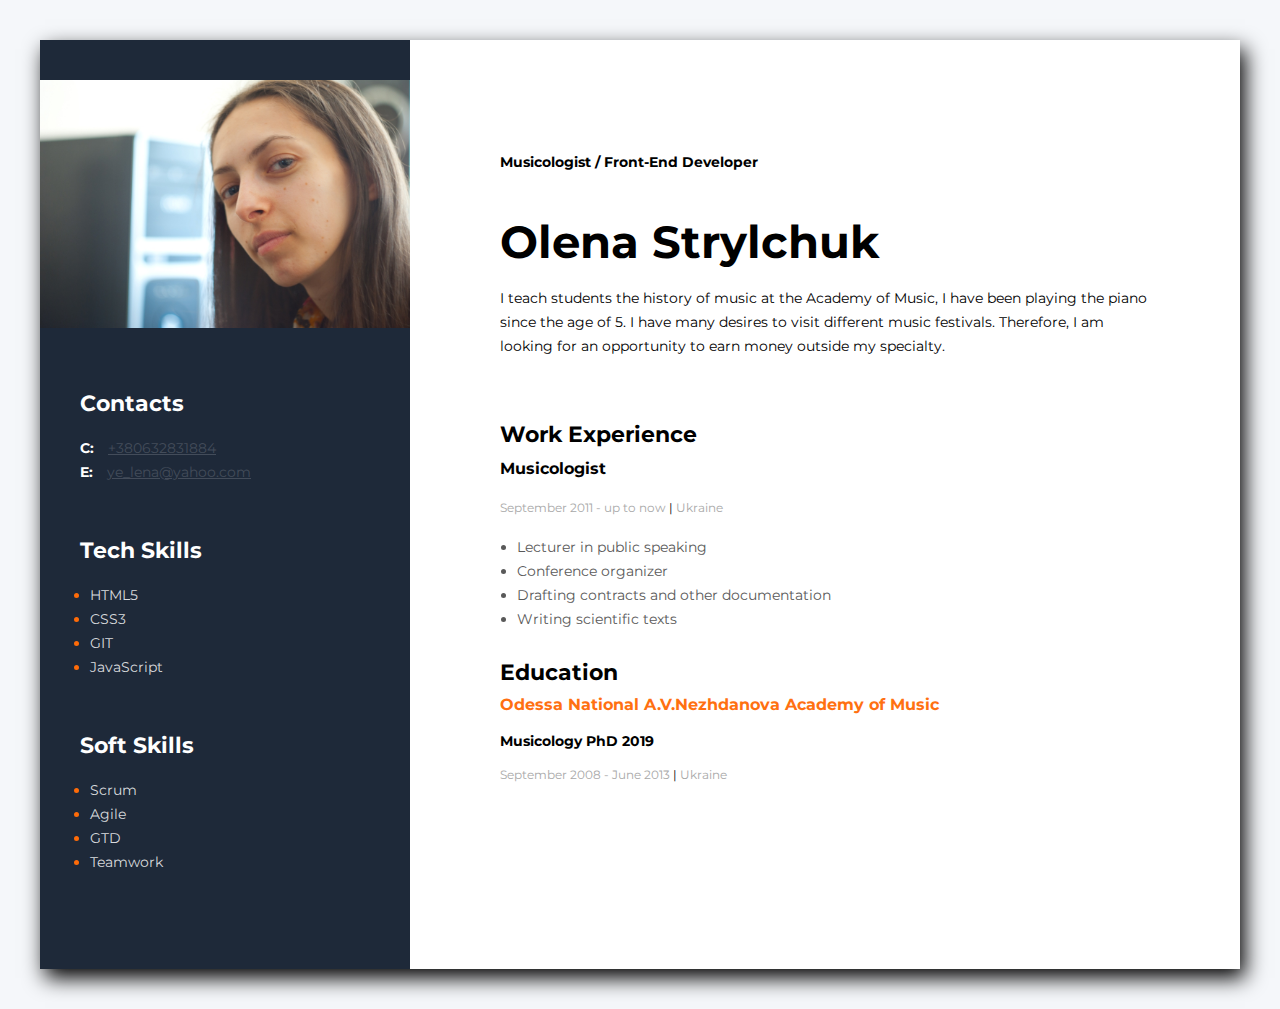
==== commit 5ddc8154: "Merge pull request #10 from Yelena-Str/Yelena-Str-patch-1(new-old-cv)" ====
--- a/index.html
+++ b/index.html
@@ -1,51 +1,45 @@
 <!DOCTYPE html>
 <html lang="en">
-    <head>
-        <meta charset="UTF-8">
-        <meta name="viewport" content="width=device-width, initial-scale=1.0">
-        <title>My CV</title>
-            <link rel="stylesheet" href="./style.css">
-            <link rel="icon" href="assets/favicon.ico">
-            <link href="https://fonts.googleapis.com/css2?family=Montserrat:wght@400;700&display=swap" rel="stylesheet">
-            <link rel="stylesheet" type="text/css" href="theme.css">
-            <link rel="stylesheet" type="text/css" href="print.css" media="print">
-    </head>
-<main>
+<head>
+    <meta charset="UTF-8">
+    <meta name="viewport" content="width=device-width, initial-scale=1.0">
+    <title>My resume</title>
+    <link rel="stylesheet" href="style.css">
+    <link href="https://fonts.googleapis.com/css2?family=Montserrat:wght@400;700&display=swap" rel="stylesheet">
+</head>
+<body>
     
     <div class="wrapper">
        <aside class="sidebar">
-           <img src="./greyPhoto.jpg" alt="My photo on Sadova street" class="my-photo">
+           <img src="DSC_0777.jpg" alt="My photo" class="my-photo">
            
-            
-            <nav class="contacts-container">
-                <h3 class="contacts-title">Contacts:</h3>
-                <div> 
+            <!---Contacts container-->
+            <div class="contacts-container">
+                <h3 class="contacts-title">Contacts</h3>
+                <div>
+                    <span class="contacts-type">C:</span> 
                     <a class="contacts-link" href="tel:+380632831884">+380632831884</a>
                 </div>
-                <div>                 
-                    <div><a class="contacts-link" href="mailto:tin.tin.ka.tin.ka.tin@gmail.com">tin.tin.ka.tin.ka.tin@gmail.com</a></div>
+                <div>
+                    <span class="contacts-type">E:</span>
+                    <a class="contacts-link" href="mailto:ye_lena@yahoo.com">ye_lena@yahoo.com</a>
                 </div>
-                <div>
-                    <span class="contacts-type">Discord:</span>                  
-                    <div><a class="contacts-link" href="https://discord.com/channels/516715744646660106/917120666782801991">Yelena#7963</a></div>
-                </div>
-                <div>
-                    <span class="contacts-type">GitHub:</span>                  
-                    <div><a class="contacts-link" href="https://github.com/Yelena-Str">Yelena-Str</a></div>
-                </div>
-            </nav>
+            </div>
 
+            <!---Tech Skills container--->
             <div class="tech-skills-container">
-                <h3 class="tech-skills-title">Tech Skills and Proficiency:</h3>
+                <h3 class="tech-skills-title">Tech Skills</h3>
                 <ul>
-                    <li class="tech-skills-item"><span class="tech-skills-text">HTML5, CSS3</span></li>
-                    <li class="tech-skills-item"><span class="tech-skills-text">JavaScript Basics</span></li>
-                    <li class="tech-skills-item"><span class="tech-skills-text">Git, GitHub</span></li>
-                    <li class="tech-skills-item"><span class="tech-skills-text">VS Code</span></li>
-                   
+                    <li class="tech-skills-item"><span class="tech-skills-text">HTML5</span></li>
+                    <li class="tech-skills-item"><span class="tech-skills-text">CSS3</span></li>
+                    <li class="tech-skills-item"><span class="tech-skills-text">GIT</span></li>
+                  
+                    <li class="tech-skills-item"><span class="tech-skills-text">JavaScript</span></li>
+                  
                 </ul>
             </div>
 
+            <!---Soft Skills container--->
             <div class="tech-skills-container">
                 <h3 class="tech-skills-title">Soft Skills</h3>
                 <ul>
@@ -56,81 +50,90 @@
                 </ul>
             </div>  
        </aside>
-   
+
+        
         <div class="about-me-container">
+            <!---about me main info--->
+            <div class="info-container">
+                <h2 class="profession">Musicologist  / Front-End Developer</h2>
+                <h1 class="name">Olena Strylchuk</h1>
+                <p class="description">I teach students the history of music at the Academy of Music, I have been playing the piano since the age of 5. I have many desires to visit different music festivals. Therefore, I am looking for an opportunity to earn money outside my specialty.</p>
+            </div>  
+
             
-            <div class="info-container">
-                <h1 class="name">Yelena Strylchuk</h1>
-                <h2 class="profession">Junior Frontend Developer</h2>     
-            </div>
-            
+           <!-- <div class="projects-container">
+                <h3 class="projects-title">Projects</h3>
+                <b>
+                <ol class="projects-item">
+                    <li>
+                        <a class="projets-link" href="https://lovecamp.allinsol.com">https://lovecamp.allinsol.com/</a>
+                        <span class="projets-link">.........................</span>
+                        <span>[ <span class="projets-link">HTML5, CSS3</span> ]</span>
+                    </li>
+                    <li>
+                        <a class="projets-link" href="https://cryptohub.goit.ua">https://cryptohub.goit.ua/</a>
+                        <span class="projets-link">...................................</span>
+                        <span>[ <span class="projets-link">JavaScript</span> ]</span>
+                        </li>
+                    <li>
+                        <a class="projets-link" href="https://kidslike.goit.co.ua">https://kidslike.goit.co.ua/</a>
+                        <span class="projets-link">...................................</span>
+                        <span>[ <span class="projets-link">Reeact.js, Node.js</span> ]</span>
+                    </li>
+                </ol>
+                </b>
+            </div> -->
+
+            <!---work experience--->
             <div>
-                <h3 class="projects-title">Briefly about myself:</h3>
-                
-                <p class="musicology">My first profession is musicology. I have been studing piano and music theory since I was 5 years old. After writing my dissertation theses, I work as a lecturer at the Acadamy of Music.</p>
-                <p class="musicology">Music and programming have something in common - they are mathematical principles and algorithms. So I started learning JS. Since I am a teacher myself, I made myself a plan for mastering frontend development. I took several courses on HTML and CSS on Hexlet, made a secetion of videos on youtube and educarional games for myself. In the future, I plan to move on to studing libraries and frameworks and move towards backend development.</p>
-                
-            </div>
+                <h3 class="projects-title">Work Experience</h3>
 
-            <div>
-                <h3 class="projects-title">Code example:</h3>
-                <p class="musicology">Implement and export a default function that works like this:</p>
-                <p class="musicology">A non-negative integer num is given. Add all the digits included in it until there is one digit left</p>
-                <pre class="prof-time">
-const sumNum = (num) => {
-    let num1 = String(num);
-    let sum = 0;
-    for (let i = 0; i < num1.length; i++) {
-        sum = Number(num1[i]) + sum;
-        };
-    return sum;
-};
-const addDigits = (num) => {
-    let result = num;
-    while (result >= 10) {
-    result = sumNum(result);
-    };
-return result;
-};
-export default addDigits;</pre>
-            </div>
-  
+                <!---company 1--->
                 <div>
-                    <h3 class="projects-title">Courses:</h3>
-                    <ul>
-                        <li class="musicology">HTML, CSS and JS on <a href="https://ru.code-basics.com">https://ru.code-basics.com/</a> (completed)</li>
-                        <li class="musicology">JavaScript Manual on <a href="https://learn.javascript.ru/">https://learn.javascript.ru/</a> (in progress)</li>
-                        <li class="musicology">RS Schools Course «JavaScript/Front-end. Stage 0» (in progress)</li>
+                    <h4 class="profession-title">Musicologist<span class="company"></span></h4>
+                    <span class="prof-time">September 2011 - up to now <span class="prof-devider">|</span> Ukraine</span>
+
+                    <ul class="prof-duties">
+                        <li>Lecturer in public speaking</li>
+                        <li>Conference organizer</li>
+                        <li>Drafting contracts and other documentation</li>
+                        <li>Writing scientific texts</li>       
                     </ul>
-                                      
                 </div>
 
+                <!---company 2--->
+               <!-- <div>
+                    <h4 class="profession-title">Manager <span class="company">Roga & Kopyta New</span></h4>
+                    <span class="prof-time">March 2015 - October 2019 <span class="prof-devider">|</span> Ukraine</span>
+
+                    <ul class="prof-duties">
+                        <li>Lorem ipsum dolor sit amet, consectetur adipiscing elit, sed do eiusmod labore et dolore magna aliqua.</li>
+                        <li>Quis ipsum suspendisse ulrtices gravida.</li>
+                        <li>Risus commodo viverra maecenas.</li>    
+                    </ul>
+                </div> -->
+
+                <!---company 3--->
+                <!-- <div>
+                    <h4 class="profession-title">Manager <span class="company"></span></h4>
+                    <span class="prof-time">June 2014 - February 2015 <span class="prof-devider">|</span> Ukraine</span>
+
+                    <ul class="prof-duties">
+                        <li>Lorem ipsum dolor sit amet, consectetur adipiscing elit.</li>
+                        <li>Quis ipsum suspendisse ulrtices gravida.</li>
+                        <li>Risus commodo viverra maecenas.</li>    
+                    </ul>
+                </div> -->
+
+                <!---Education-->
                 <div>
-                    <h3 class="projects-title">Languages:</h3>
-                    <ul>
-                        <li class="musicology">Ukrainian / Russian - Native</li>
-                        <li class="musicology">Hebrew - Basic</li>
-                        <li class="musicology">English - preIntermediate<p>Every year I have the opportunity to speak English with musicians who come to an international music festival. I know that this is not enough. I have more practice in working with articles about music in English (I wrote a section about them in the dissertation thesis), so I can quite cope with reading the documentation in English </p></li>
-                    </ul>
-                                      
+                    <h3 class="projects-title">Education</h3>
+                    <h4 class="company">Odessa National A.V.Nezhdanova Academy of Music</h4>
+                    <p class="musicology">Musicology PhD 2019</p>
+                    <p class="prof-time">September 2008 - June 2013 <span class="prof-devider">|</span> Ukraine</p>
                 </div>
+            </div>
         </div>
-        
     </div>
-    <footer class="footer-new">
-        <nav>
-            <span class="contacts-type">GitHub:</span>  
-            <a class="contacts-link" href="https://github.com/Yelena-Str">Yelena-Str</a>
-            <p class="twenty">2022</p>
-        </nav>
-
-        <img src="https://rs.school/images/rs_school_js.svg" alt="Logo Rolling Scopes School" class="Logo">
-        
-        <nav class="twenty">
-            <a class="contacts-link" href="https://rs.school/js/">Rolling Scopes School</a>  
-        </nav>
-    
-    </footer>
-</main>
-
+</body>
 </html>--- a/style.css
+++ b/style.css
@@ -13,7 +13,7 @@
 .wrapper {
     background-color: #ffffff;
     display: flex;
-    max-width: 1440px;
+    max-width: 1200px;
     margin: 0 auto;
     box-shadow: 5px 9px 20px rgba(0, 0, 0,15);
 }
@@ -32,7 +32,7 @@
 .about-me-container {
     padding-left: 90px;
     padding-right: 90px;
-    padding-top: 60px;
+    padding-top: 110px;
     padding-bottom: 110px;
 }
 
@@ -54,7 +54,7 @@
     font-size: 14px;
     font-weight: 400;
     line-height: 24px;
-    color: #d8dadd;;
+    color: #434c5a;
 }
 
 .contacts-type {
@@ -93,7 +93,7 @@
 }
 
 .profession {
-    font-size: 20px;
+    font-size: 14px;
     font-weight: 700;
     line-height: 24px;
     margin-bottom: 23px;
@@ -121,8 +121,6 @@
     font-weight: 700;
     line-height: 24px;
     margin-bottom: 10px;
-    padding-top: 20px;
-    color: #ff7011;
 }
 
 .projets-link {
@@ -134,7 +132,6 @@
 
 .projects-item {
     margin-left: 17px;
-    list-style-position: inside;
 }
 
 .projects-container {
@@ -147,6 +144,10 @@
     line-height: 24px;
     margin-top: 10px;
     margin-bottom: 15px;
+}
+
+.company {
+    color: #ff7011;
 }
 
 .prof-time {
@@ -175,24 +176,5 @@
     font-weight: 700;
     line-height: 24px;
     margin-bottom: 10px;
-    margin-top: 10px;
-}
-
-.footer-new {
-    max-width: 1440px;
-    display: flex;
-    justify-content: space-around;
-    background-color: #1e2939;
-}
-
-.Logo {
-   width: 300px;
-
-}
-
-.twenty {
-    margin-top: 20px;
-    margin-left: 20px;
-    color: #d8dadd;
-
+    margin-top: 15px;
 }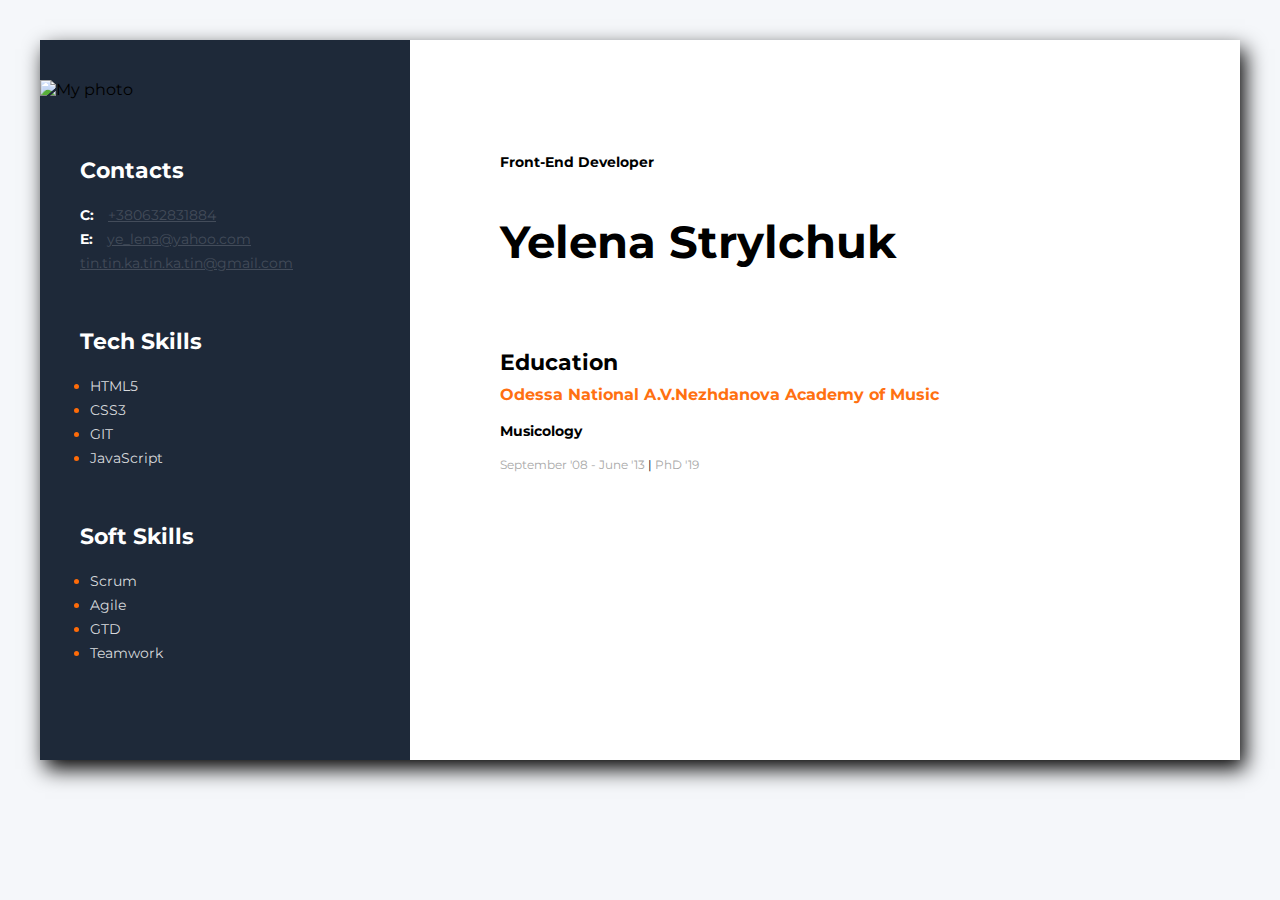
==== commit 89e444d2: "Revert "new-ol-cv"" ====
--- a/index.html
+++ b/index.html
@@ -4,14 +4,16 @@
     <meta charset="UTF-8">
     <meta name="viewport" content="width=device-width, initial-scale=1.0">
     <title>My resume</title>
-    <link rel="stylesheet" href="style.css">
+    <link rel="stylesheet" href="/style.css">
     <link href="https://fonts.googleapis.com/css2?family=Montserrat:wght@400;700&display=swap" rel="stylesheet">
+    <link rel="stylesheet" type="text/css" href="theme.css">
+    <link rel="stylesheet" type="text/css" href="print.css" media="print">
 </head>
 <body>
-    
+    <! --- main container --->
     <div class="wrapper">
        <aside class="sidebar">
-           <img src="DSC_0777.jpg" alt="My photo" class="my-photo">
+           <img src="./img/photo.jpg" alt="My photo" class="my-photo">
            
             <!---Contacts container-->
             <div class="contacts-container">
@@ -23,6 +25,7 @@
                 <div>
                     <span class="contacts-type">E:</span>
                     <a class="contacts-link" href="mailto:ye_lena@yahoo.com">ye_lena@yahoo.com</a>
+                    <div><a class="contacts-link" href="mailto:tin.tin.ka.tin.ka.tin@gmail.com">tin.tin.ka.tin.ka.tin@gmail.com</a></div>
                 </div>
             </div>
 
@@ -33,9 +36,8 @@
                     <li class="tech-skills-item"><span class="tech-skills-text">HTML5</span></li>
                     <li class="tech-skills-item"><span class="tech-skills-text">CSS3</span></li>
                     <li class="tech-skills-item"><span class="tech-skills-text">GIT</span></li>
-                  
                     <li class="tech-skills-item"><span class="tech-skills-text">JavaScript</span></li>
-                  
+                   
                 </ul>
             </div>
 
@@ -51,86 +53,21 @@
             </div>  
        </aside>
 
-        
+        <! --- about me container --- >
         <div class="about-me-container">
             <!---about me main info--->
             <div class="info-container">
-                <h2 class="profession">Musicologist  / Front-End Developer</h2>
-                <h1 class="name">Olena Strylchuk</h1>
-                <p class="description">I teach students the history of music at the Academy of Music, I have been playing the piano since the age of 5. I have many desires to visit different music festivals. Therefore, I am looking for an opportunity to earn money outside my specialty.</p>
-            </div>  
+                <h2 class="profession">Front-End Developer</h2>
+                <h1 class="name">Yelena Strylchuk</h1>
+        </div>  
 
-            
-           <!-- <div class="projects-container">
-                <h3 class="projects-title">Projects</h3>
-                <b>
-                <ol class="projects-item">
-                    <li>
-                        <a class="projets-link" href="https://lovecamp.allinsol.com">https://lovecamp.allinsol.com/</a>
-                        <span class="projets-link">.........................</span>
-                        <span>[ <span class="projets-link">HTML5, CSS3</span> ]</span>
-                    </li>
-                    <li>
-                        <a class="projets-link" href="https://cryptohub.goit.ua">https://cryptohub.goit.ua/</a>
-                        <span class="projets-link">...................................</span>
-                        <span>[ <span class="projets-link">JavaScript</span> ]</span>
-                        </li>
-                    <li>
-                        <a class="projets-link" href="https://kidslike.goit.co.ua">https://kidslike.goit.co.ua/</a>
-                        <span class="projets-link">...................................</span>
-                        <span>[ <span class="projets-link">Reeact.js, Node.js</span> ]</span>
-                    </li>
-                </ol>
-                </b>
-            </div> -->
-
-            <!---work experience--->
-            <div>
-                <h3 class="projects-title">Work Experience</h3>
-
-                <!---company 1--->
-                <div>
-                    <h4 class="profession-title">Musicologist<span class="company"></span></h4>
-                    <span class="prof-time">September 2011 - up to now <span class="prof-devider">|</span> Ukraine</span>
-
-                    <ul class="prof-duties">
-                        <li>Lecturer in public speaking</li>
-                        <li>Conference organizer</li>
-                        <li>Drafting contracts and other documentation</li>
-                        <li>Writing scientific texts</li>       
-                    </ul>
-                </div>
-
-                <!---company 2--->
-               <!-- <div>
-                    <h4 class="profession-title">Manager <span class="company">Roga & Kopyta New</span></h4>
-                    <span class="prof-time">March 2015 - October 2019 <span class="prof-devider">|</span> Ukraine</span>
-
-                    <ul class="prof-duties">
-                        <li>Lorem ipsum dolor sit amet, consectetur adipiscing elit, sed do eiusmod labore et dolore magna aliqua.</li>
-                        <li>Quis ipsum suspendisse ulrtices gravida.</li>
-                        <li>Risus commodo viverra maecenas.</li>    
-                    </ul>
-                </div> -->
-
-                <!---company 3--->
-                <!-- <div>
-                    <h4 class="profession-title">Manager <span class="company"></span></h4>
-                    <span class="prof-time">June 2014 - February 2015 <span class="prof-devider">|</span> Ukraine</span>
-
-                    <ul class="prof-duties">
-                        <li>Lorem ipsum dolor sit amet, consectetur adipiscing elit.</li>
-                        <li>Quis ipsum suspendisse ulrtices gravida.</li>
-                        <li>Risus commodo viverra maecenas.</li>    
-                    </ul>
-                </div> -->
-
+          
                 <!---Education-->
                 <div>
                     <h3 class="projects-title">Education</h3>
                     <h4 class="company">Odessa National A.V.Nezhdanova Academy of Music</h4>
-                    <p class="musicology">Musicology PhD 2019</p>
-                    <p class="prof-time">September 2008 - June 2013 <span class="prof-devider">|</span> Ukraine</p>
+                    <p class="musicology">Musicology</p>
+                    <p class="prof-time">September '08 - June '13 <span class="prof-devider">|</span> PhD '19</p>
                 </div>
             </div>
         </div>
--- a/style.css
+++ b/style.css
@@ -132,6 +132,7 @@
 
 .projects-item {
     margin-left: 17px;
+    list-style-position: inside;
 }
 
 .projects-container {
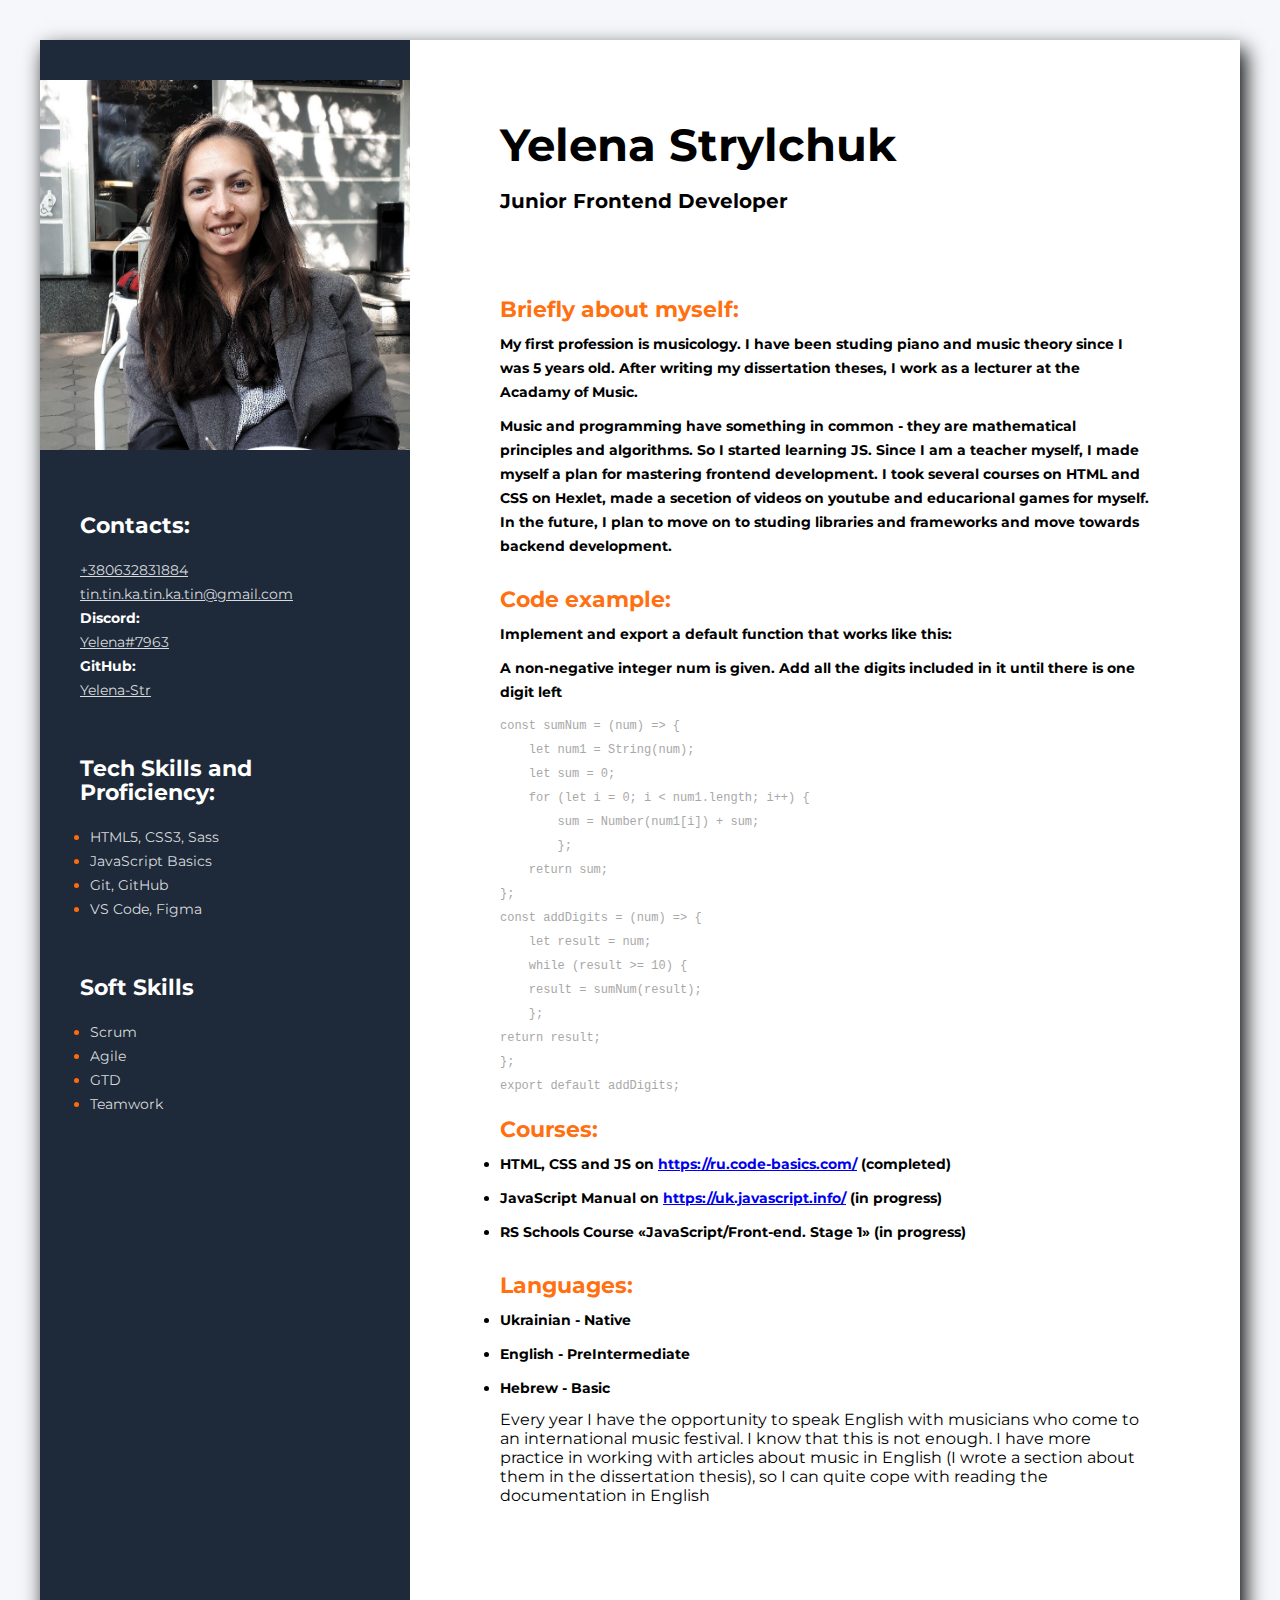
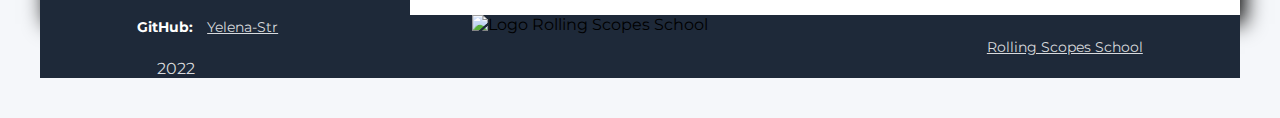
==== commit 8a58be6d: "Refactoring files" ====
--- a/index.html
+++ b/index.html
@@ -1,47 +1,49 @@
 <!DOCTYPE html>
 <html lang="en">
-<head>
-    <meta charset="UTF-8">
-    <meta name="viewport" content="width=device-width, initial-scale=1.0">
-    <title>My resume</title>
-    <link rel="stylesheet" href="/style.css">
-    <link href="https://fonts.googleapis.com/css2?family=Montserrat:wght@400;700&display=swap" rel="stylesheet">
-    <link rel="stylesheet" type="text/css" href="theme.css">
-    <link rel="stylesheet" type="text/css" href="print.css" media="print">
-</head>
+    <head>
+        <meta charset="UTF-8">
+        <meta name="viewport" content="width=device-width, initial-scale=1.0">
+        <title>My CV</title>
+            <link rel="stylesheet" href="./style.css">
+            <link rel="icon" href="assets/favicon.ico">
+            <link href="https://fonts.googleapis.com/css2?family=Montserrat:wght@400;700&display=swap" rel="stylesheet">
+            <link rel="stylesheet" type="text/css" href="theme.css">
+            <link rel="stylesheet" type="text/css" href="print.css" media="print">
+    </head>
+
 <body>
-    <! --- main container --->
     <div class="wrapper">
        <aside class="sidebar">
-           <img src="./img/photo.jpg" alt="My photo" class="my-photo">
+           <img src="./greyPhoto.jpg" alt="My photo on Sadova street" class="my-photo">
            
-            <!---Contacts container-->
-            <div class="contacts-container">
-                <h3 class="contacts-title">Contacts</h3>
+            <nav class="contacts-container">
+                <h3 class="contacts-title">Contacts:</h3>
                 <div>
-                    <span class="contacts-type">C:</span> 
                     <a class="contacts-link" href="tel:+380632831884">+380632831884</a>
                 </div>
                 <div>
-                    <span class="contacts-type">E:</span>
-                    <a class="contacts-link" href="mailto:ye_lena@yahoo.com">ye_lena@yahoo.com</a>
                     <div><a class="contacts-link" href="mailto:tin.tin.ka.tin.ka.tin@gmail.com">tin.tin.ka.tin.ka.tin@gmail.com</a></div>
                 </div>
-            </div>
+                <div>
+                    <span class="contacts-type">Discord:</span>
+                    <div><a class="contacts-link" href="https://discord.com/channels/516715744646660106/917120666782801991">Yelena#7963</a></div>
+                </div>
+                <div>
+                    <span class="contacts-type">GitHub:</span>
+                    <div><a class="contacts-link" href="https://github.com/Yelena-Str">Yelena-Str</a></div>
+                </div>
+            </nav>
 
-            <!---Tech Skills container--->
             <div class="tech-skills-container">
-                <h3 class="tech-skills-title">Tech Skills</h3>
+                <h3 class="tech-skills-title">Tech Skills and Proficiency:</h3>
                 <ul>
-                    <li class="tech-skills-item"><span class="tech-skills-text">HTML5</span></li>
-                    <li class="tech-skills-item"><span class="tech-skills-text">CSS3</span></li>
-                    <li class="tech-skills-item"><span class="tech-skills-text">GIT</span></li>
-                    <li class="tech-skills-item"><span class="tech-skills-text">JavaScript</span></li>
-                   
+                    <li class="tech-skills-item"><span class="tech-skills-text">HTML5, CSS3, Sass</span></li>
+                    <li class="tech-skills-item"><span class="tech-skills-text">JavaScript Basics</span></li>
+                    <li class="tech-skills-item"><span class="tech-skills-text">Git, GitHub</span></li>
+                    <li class="tech-skills-item"><span class="tech-skills-text">VS Code, Figma</span></li>
                 </ul>
             </div>
 
-            <!---Soft Skills container--->
             <div class="tech-skills-container">
                 <h3 class="tech-skills-title">Soft Skills</h3>
                 <ul>
@@ -50,27 +52,81 @@
                     <li class="tech-skills-item"><span class="tech-skills-text">GTD</span></li>
                     <li class="tech-skills-item"><span class="tech-skills-text">Teamwork</span></li>
                 </ul>
-            </div>  
+            </div>
        </aside>
+   
+        <div class="about-me-container">
 
-        <! --- about me container --- >
-        <div class="about-me-container">
-            <!---about me main info--->
             <div class="info-container">
-                <h2 class="profession">Front-End Developer</h2>
                 <h1 class="name">Yelena Strylchuk</h1>
-        </div>  
+                <h2 class="profession">Junior Frontend Developer</h2>
+            </div>
+            
+            <div>
+                <h3 class="projects-title">Briefly about myself:</h3>
+                
+                <p class="musicology">My first profession is musicology. I have been studing piano and music theory since I was 5 years old. After writing my dissertation theses, I work as a lecturer at the Acadamy of Music.</p>
+                <p class="musicology">Music and programming have something in common - they are mathematical principles and algorithms. So I started learning JS. Since I am a teacher myself, I made myself a plan for mastering frontend development. I took several courses on HTML and CSS on Hexlet, made a secetion of videos on youtube and educarional games for myself. In the future, I plan to move on to studing libraries and frameworks and move towards backend development.</p>
+                
+            </div>
 
-          
-                <!---Education-->
+            <div>
+                <h3 class="projects-title">Code example:</h3>
+                <p class="musicology">Implement and export a default function that works like this:</p>
+                <p class="musicology">A non-negative integer num is given. Add all the digits included in it until there is one digit left</p>
+                <pre class="prof-time">
+const sumNum = (num) =&gt {
+    let num1 = String(num);
+    let sum = 0;
+    for (let i = 0; i &lt num1.length; i++) {
+        sum = Number(num1[i]) + sum;
+        };
+    return sum;
+};
+const addDigits = (num) =&gt {
+    let result = num;
+    while (result &gt= 10) {
+    result = sumNum(result);
+    };
+return result;
+};
+export default addDigits;</pre>
+            </div>
+  
                 <div>
-                    <h3 class="projects-title">Education</h3>
-                    <h4 class="company">Odessa National A.V.Nezhdanova Academy of Music</h4>
-                    <p class="musicology">Musicology</p>
-                    <p class="prof-time">September '08 - June '13 <span class="prof-devider">|</span> PhD '19</p>
+                    <h3 class="projects-title">Courses:</h3>
+                    <ul>
+                        <li class="musicology">HTML, CSS and JS on <a href="https://ru.code-basics.com">https://ru.code-basics.com/</a> (completed)</li>
+                        <li class="musicology">JavaScript Manual on <a href="https://uk.javascript.info/">https://uk.javascript.info/</a> (in progress)</li>
+                        <li class="musicology">RS Schools Course «JavaScript/Front-end. Stage 1» (in progress)</li>
+                    </ul>
                 </div>
-            </div>
+
+                <div>
+                    <h3 class="projects-title">Languages:</h3>
+                    <ul>
+                        <li class="musicology">Ukrainian - Native</li>
+                        <li class="musicology">English - PreIntermediate</li>
+                        <li class="musicology">Hebrew - Basic</li>
+                        <p>Every year I have the opportunity to speak English with musicians who come to an international music festival. I know that this is not enough. I have more practice in working with articles about music in English (I wrote a section about them in the dissertation thesis), so I can quite cope with reading the documentation in English </p>
+                    </ul>
+                </div>
         </div>
+        
     </div>
+    <footer class="footer-new">
+        <nav>
+            <span class="contacts-type">GitHub:</span>
+            <a class="contacts-link" href="https://github.com/Yelena-Str">Yelena-Str</a>
+            <p class="twenty">2022</p>
+        </nav>
+
+        <img src="https://rs.school/images/rs_school_js.svg" alt="Logo Rolling Scopes School" class="Logo">
+        
+        <nav class="twenty">
+            <a class="contacts-link" href="https://rs.school/js/">Rolling Scopes School</a>
+        </nav>
+    </footer>
 </body>
+
 </html>--- a/style.css
+++ b/style.css
@@ -13,7 +13,7 @@
 .wrapper {
     background-color: #ffffff;
     display: flex;
-    max-width: 1200px;
+    max-width: 1440px;
     margin: 0 auto;
     box-shadow: 5px 9px 20px rgba(0, 0, 0,15);
 }
@@ -32,7 +32,7 @@
 .about-me-container {
     padding-left: 90px;
     padding-right: 90px;
-    padding-top: 110px;
+    padding-top: 60px;
     padding-bottom: 110px;
 }
 
@@ -54,7 +54,7 @@
     font-size: 14px;
     font-weight: 400;
     line-height: 24px;
-    color: #434c5a;
+    color: #d8dadd;;
 }
 
 .contacts-type {
@@ -93,7 +93,7 @@
 }
 
 .profession {
-    font-size: 14px;
+    font-size: 20px;
     font-weight: 700;
     line-height: 24px;
     margin-bottom: 23px;
@@ -121,6 +121,8 @@
     font-weight: 700;
     line-height: 24px;
     margin-bottom: 10px;
+    padding-top: 20px;
+    color: #ff7011;
 }
 
 .projets-link {
@@ -145,10 +147,6 @@
     line-height: 24px;
     margin-top: 10px;
     margin-bottom: 15px;
-}
-
-.company {
-    color: #ff7011;
 }
 
 .prof-time {
@@ -177,5 +175,24 @@
     font-weight: 700;
     line-height: 24px;
     margin-bottom: 10px;
-    margin-top: 15px;
+    margin-top: 10px;
+}
+
+.footer-new {
+    max-width: 2440px;
+    display: flex;
+    justify-content: space-around;
+    background-color: #1e2939;
+}
+
+.Logo {
+   width: 300px;
+
+}
+
+.twenty {
+    margin-top: 20px;
+    margin-left: 20px;
+    color: #d8dadd;
+
 }